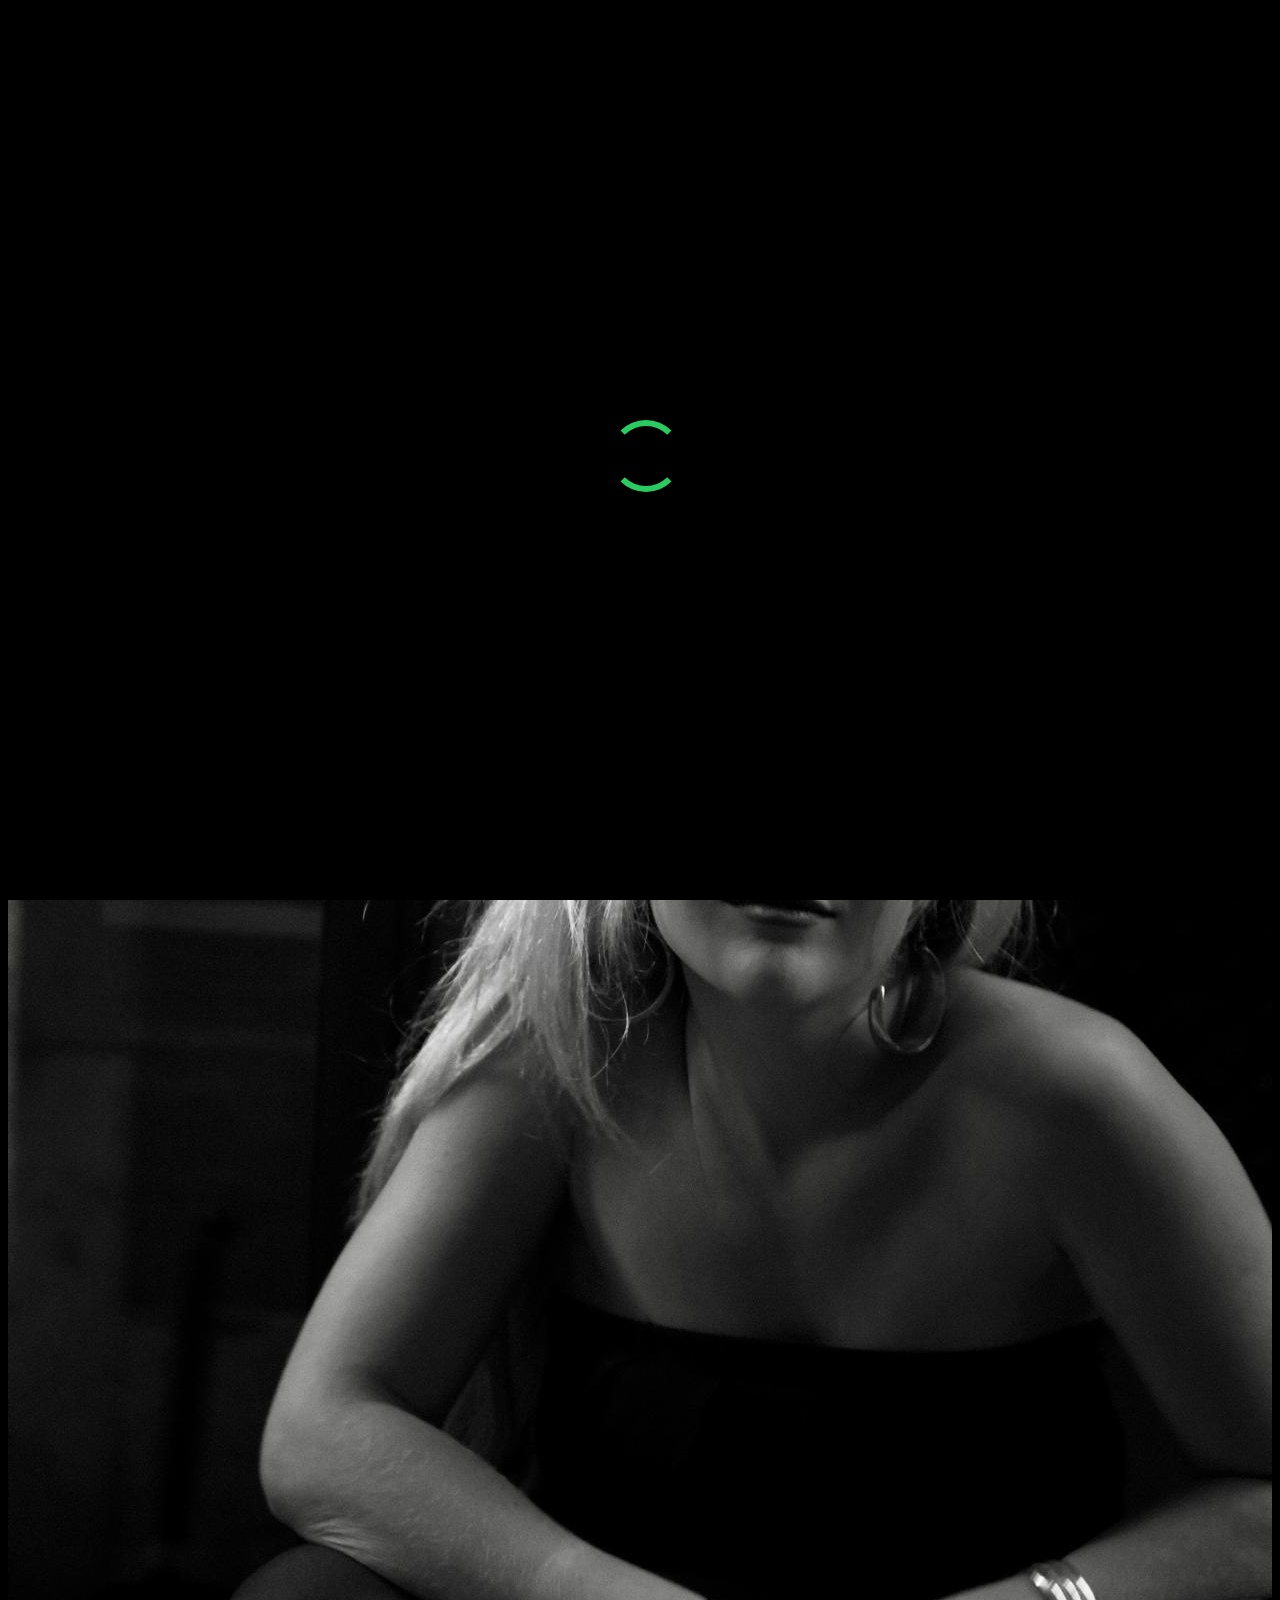
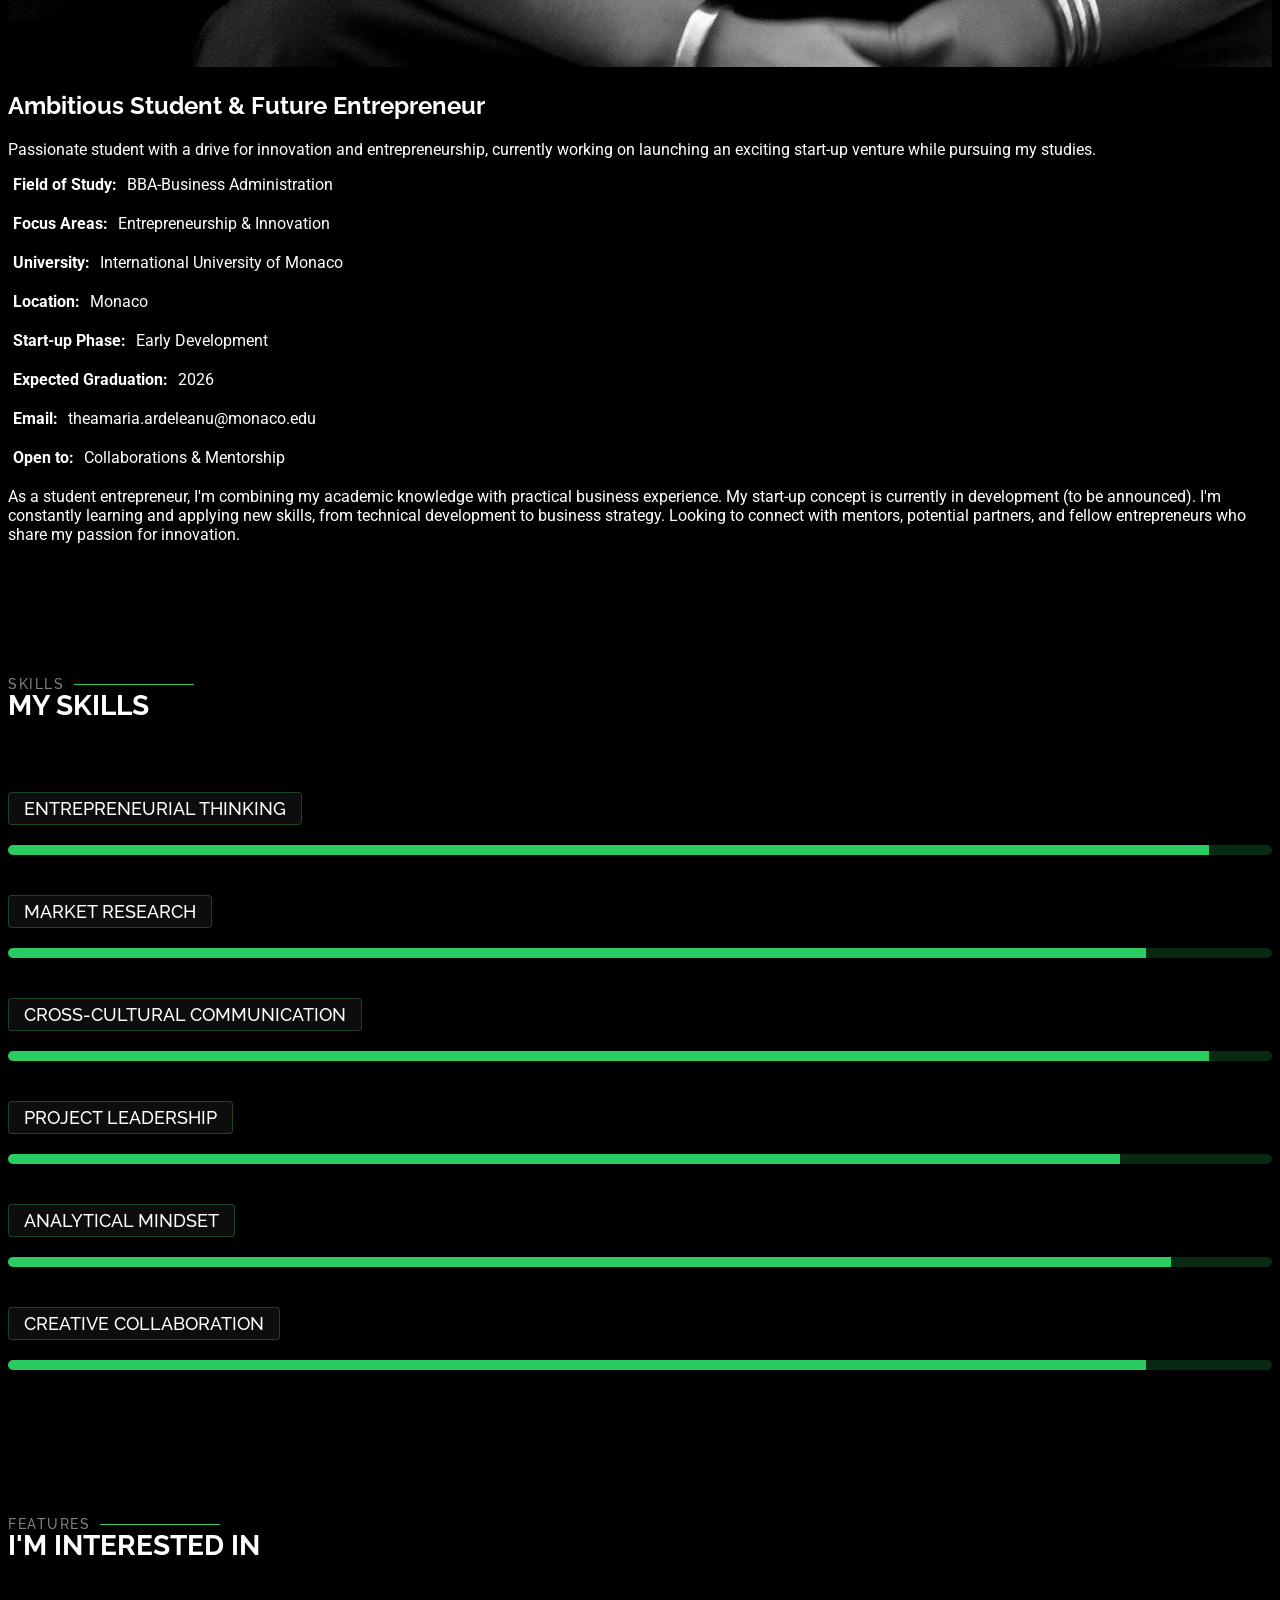
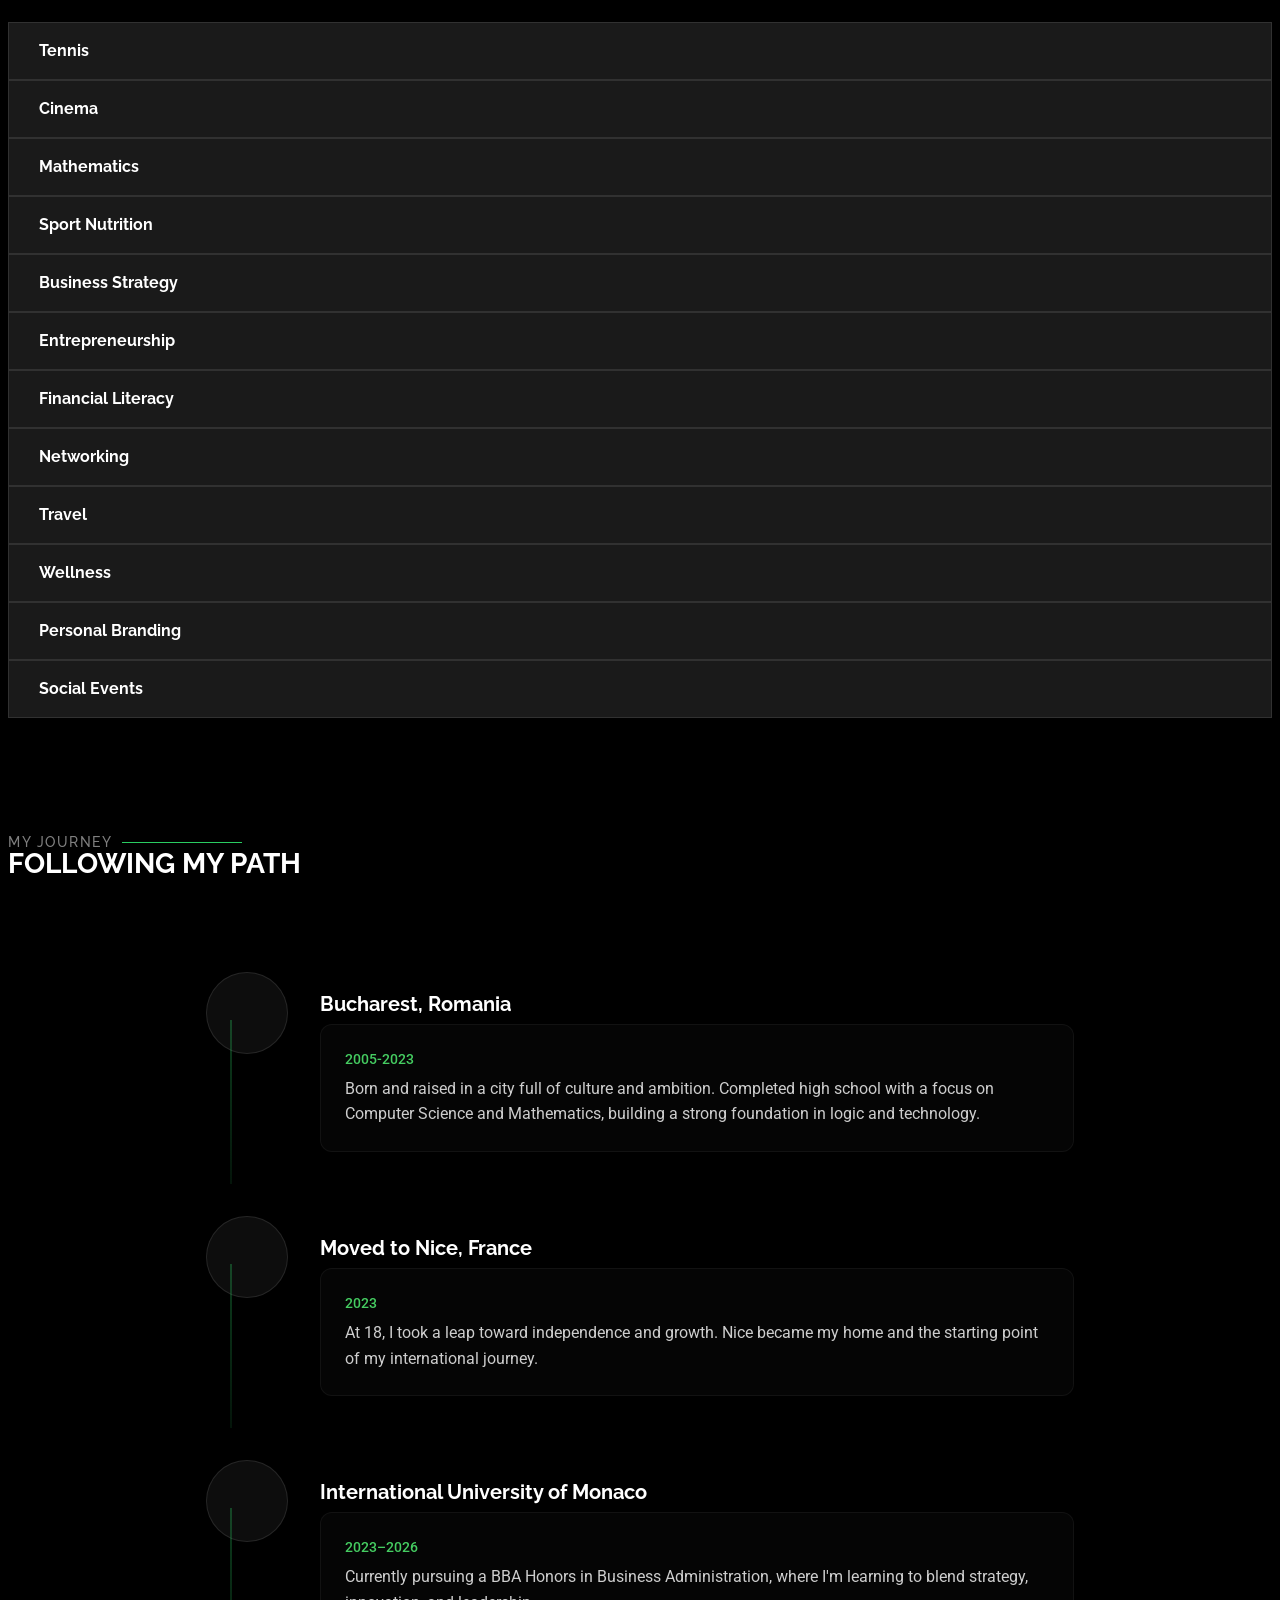
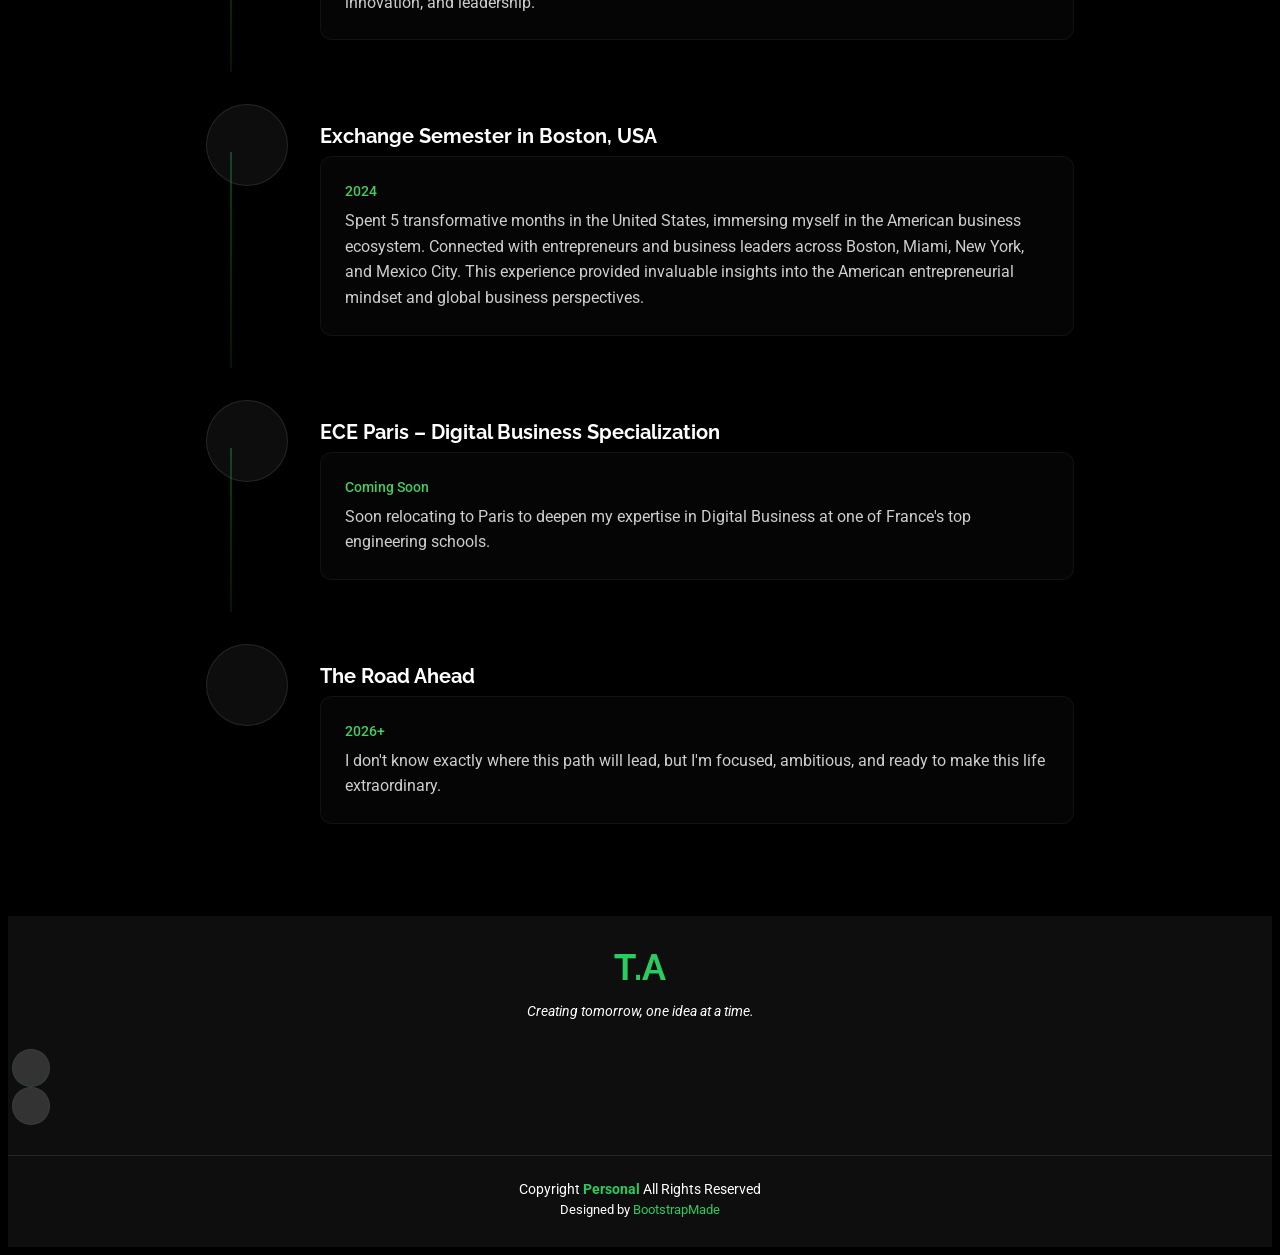
==== about.html @ 3d5a1fa1 "Initial website commit" ====
<!DOCTYPE html>
<html lang="en">

<head>
  <meta charset="utf-8">
  <meta content="width=device-width, initial-scale=1.0" name="viewport">
  <title>About - Personal Bootstrap Template</title>
  <meta name="description" content="">
  <meta name="keywords" content="">

  <!-- Favicons -->
  <link href="assets/img/favicon.png" rel="icon">
  <link href="assets/img/apple-touch-icon.png" rel="apple-touch-icon">

  <!-- Fonts -->
  <link href="https://fonts.googleapis.com" rel="preconnect">
  <link href="https://fonts.gstatic.com" rel="preconnect" crossorigin>
  <link href="https://fonts.googleapis.com/css2?family=Roboto:ital,wght@0,100;0,300;0,400;0,500;0,700;0,900;1,100;1,300;1,400;1,500;1,700;1,900&family=Poppins:ital,wght@0,100;0,200;0,300;0,400;0,500;0,600;0,700;0,800;0,900;1,100;1,200;1,300;1,400;1,500;1,600;1,700;1,800;1,900&family=Raleway:ital,wght@0,100;0,200;0,300;0,400;0,500;0,600;0,700;0,800;0,900;1,100;1,200;1,300;1,400;1,500;1,600;1,700;1,800;1,900&display=swap" rel="stylesheet">

  <!-- Vendor CSS Files -->
  <link href="assets/vendor/bootstrap/css/bootstrap.min.css" rel="stylesheet">
  <link href="assets/vendor/bootstrap-icons/bootstrap-icons.css" rel="stylesheet">
  <link href="assets/vendor/aos/aos.css" rel="stylesheet">
  <link href="assets/vendor/swiper/swiper-bundle.min.css" rel="stylesheet">
  <link href="assets/vendor/glightbox/css/glightbox.min.css" rel="stylesheet">

  <!-- Main CSS File -->
  <link href="assets/css/main.css" rel="stylesheet">
  <link href="assets/css/journey.css" rel="stylesheet">
  <link href="assets/css/skills.css" rel="stylesheet">
  <link href="assets/css/theme-violet.css" rel="stylesheet">

  <!-- =======================================================
  * Template Name: Personal
  * Template URL: https://bootstrapmade.com/personal-free-resume-bootstrap-template/
  * Updated: Mar 05 2025 with Bootstrap v5.3.3
  * Author: BootstrapMade.com
  * License: https://bootstrapmade.com/license/
  ======================================================== -->
</head>

<body class="about-page">

  <header id="header" class="header d-flex align-items-center fixed-top">
    <div class="container-fluid container-xl position-relative d-flex align-items-center justify-content-between">

      <a href="index.html" class="logo d-flex align-items-center">
        <!-- Logo removed -->
      </a>

      <nav id="navmenu" class="navmenu">
        <ul>
          <li><a href="index.html">Home</a></li>
          <li><a href="about.html" class="active">About</a></li>
          <li><a href="resume.html">Resume</a></li>
          <li><a href="diplomas.html">Diplomas</a></li>
          <li><a href="startup.html">Start-up</a></li>
          <li><a href="contact.html">Contact</a></li>
        </ul>
        <i class="mobile-nav-toggle d-xl-none bi bi-list"></i>
      </nav>

    </div>
  </header>

  <main class="main">

    <!-- Page Title -->
    <div class="page-title" data-aos="fade">
      <div class="heading">
        <div class="container">
          <div class="row d-flex justify-content-center text-center">
            <div class="col-lg-8">
              <h1>About</h1>
              <p class="mb-0">I'm Thea Ardeleanu, a builder of ideas, a connector of minds, and a dreamer grounded in business. As a 3rd year honors student in Business Administration in Monaco, with a future specialization in Digital Business in Paris, I'm shaping my path toward entrepreneurship. I believe in the power of innovation, collaboration, and creating ventures that leave a mark.</p>
            </div>
          </div>
        </div>
      </div>
      <nav class="breadcrumbs">
        <div class="container">
          <ol>
            <li><a href="index.html">Home</a></li>
            <li class="current">About</li>
          </ol>
        </div>
      </nav>
    </div><!-- End Page Title -->

    <!-- About Section -->
    <section id="about" class="about section">

      <div class="container" data-aos="fade-up" data-aos-delay="100">

        <div class="row gy-4 justify-content-center">
          <div class="col-lg-4">
            <img src="assets/img/profile-img.jpeg?v=1" class="img-fluid" alt="Profile">
          </div>
          <div class="col-lg-8 content">
            <h2>Ambitious Student &amp; Future Entrepreneur</h2>
            <p class="fst-italic py-3">
              Passionate student with a drive for innovation and entrepreneurship, currently working on launching an exciting start-up venture while pursuing my studies.
            </p>
            <div class="row">
              <div class="col-lg-6">
                <ul>
                  <li><i class="bi bi-chevron-right"></i> <strong>Field of Study:</strong> <span>BBA-Business Administration</span></li>
                  <li><i class="bi bi-chevron-right"></i> <strong>Focus Areas:</strong> <span>Entrepreneurship & Innovation</span></li>
                  <li><i class="bi bi-chevron-right"></i> <strong>University:</strong> <span>International University of Monaco</span></li>
                  <li><i class="bi bi-chevron-right"></i> <strong>Location:</strong> <span>Monaco</span></li>
                </ul>
              </div>
              <div class="col-lg-6">
                <ul>
                  <li><i class="bi bi-chevron-right"></i> <strong>Start-up Phase:</strong> <span>Early Development</span></li>
                  <li><i class="bi bi-chevron-right"></i> <strong>Expected Graduation:</strong> <span>2026</span></li>
                  <li><i class="bi bi-chevron-right"></i> <strong>Email:</strong> <span>theamaria.ardeleanu@monaco.edu</span></li>
                  <li><i class="bi bi-chevron-right"></i> <strong>Open to:</strong> <span>Collaborations & Mentorship</span></li>
                </ul>
              </div>
            </div>
            <p class="py-3">
              As a student entrepreneur, I'm combining my academic knowledge with practical business experience. My start-up concept is currently in development (to be announced). I'm constantly learning and applying new skills, from technical development to business strategy. Looking to connect with mentors, potential partners, and fellow entrepreneurs who share my passion for innovation.
            </p>
          </div>
        </div>

      </div>

    </section><!-- /About Section -->



    <!-- Skills Section -->
    <section id="skills" class="skills section">

      <!-- Section Title -->
      <div class="container section-title" data-aos="fade-up">
        <h2>Skills</h2>
        <div><span>My</span> <span class="description-title">Skills</span></div>
      </div><!-- End Section Title -->

      <div class="container" data-aos="fade-up" data-aos-delay="100">

        <div class="row skills-content skills-animation">

          <div class="col-lg-6">

            <div class="progress" data-aos="fade-right">
              <span class="skill"><span>Entrepreneurial Thinking</span></span>
              <div class="progress-bar-wrap">
                <div class="progress-bar" role="progressbar" aria-valuenow="95" aria-valuemin="0" aria-valuemax="100" style="--progress-width: 95%"></div>
              </div>
            </div><!-- End Skills Item -->

            <div class="progress" data-aos="fade-right" data-aos-delay="100">
              <span class="skill"><span>Market Research</span></span>
              <div class="progress-bar-wrap">
                <div class="progress-bar" role="progressbar" aria-valuenow="90" aria-valuemin="0" aria-valuemax="100" style="--progress-width: 90%"></div>
              </div>
            </div><!-- End Skills Item -->

            <div class="progress" data-aos="fade-right" data-aos-delay="200">
              <span class="skill"><span>Cross-Cultural Communication</span></span>
              <div class="progress-bar-wrap">
                <div class="progress-bar" role="progressbar" aria-valuenow="95" aria-valuemin="0" aria-valuemax="100" style="--progress-width: 95%"></div>
              </div>
            </div><!-- End Skills Item -->

          </div>

          <div class="col-lg-6">

            <div class="progress" data-aos="fade-left">
              <span class="skill"><span>Project Leadership</span></span>
              <div class="progress-bar-wrap">
                <div class="progress-bar" role="progressbar" aria-valuenow="88" aria-valuemin="0" aria-valuemax="100" style="--progress-width: 88%"></div>
              </div>
            </div><!-- End Skills Item -->

            <div class="progress" data-aos="fade-left" data-aos-delay="100">
              <span class="skill"><span>Analytical Mindset</span></span>
              <div class="progress-bar-wrap">
                <div class="progress-bar" role="progressbar" aria-valuenow="92" aria-valuemin="0" aria-valuemax="100" style="--progress-width: 92%"></div>
              </div>
            </div><!-- End Skills Item -->

            <div class="progress" data-aos="fade-left" data-aos-delay="200">
              <span class="skill"><span>Creative Collaboration</span></span>
              <div class="progress-bar-wrap">
                <div class="progress-bar" role="progressbar" aria-valuenow="90" aria-valuemin="0" aria-valuemax="100" style="--progress-width: 90%"></div>
              </div>
            </div><!-- End Skills Item -->

          </div>

        </div>

      </div>

    </section><!-- /Skills Section -->

    <!-- Interests Section -->
    <section id="interests" class="interests section">

      <!-- Section Title -->
      <div class="container section-title" data-aos="fade-up">
        <h2>Features</h2>
        <div><span>I'm</span> <span class="description-title">interested in</span></div>
      </div><!-- End Section Title -->

      <div class="container">

        <div class="row gy-4">

          <div class="col-lg-3 col-md-4" data-aos="fade-up" data-aos-delay="100">
            <div class="features-item">
              <i class="bi bi-trophy" style="color: #56d6c7;"></i>
              <h3><a href="" class="stretched-link">Tennis</a></h3>
            </div>
          </div><!-- End Feature Item -->

          <div class="col-lg-3 col-md-4" data-aos="fade-up" data-aos-delay="200">
            <div class="features-item">
              <i class="bi bi-film" style="color: #45c7b7;"></i>
              <h3><a href="" class="stretched-link">Cinema</a></h3>
            </div>
          </div><!-- End Feature Item -->

          <div class="col-lg-3 col-md-4" data-aos="fade-up" data-aos-delay="300">
            <div class="features-item">
              <i class="bi bi-calculator" style="color: #34b7a7;"></i>
              <h3><a href="" class="stretched-link">Mathematics</a></h3>
            </div>
          </div><!-- End Feature Item -->

          <div class="col-lg-3 col-md-4" data-aos="fade-up" data-aos-delay="400">
            <div class="features-item">
              <i class="bi bi-heart-pulse" style="color: #239f90;"></i>
              <h3><a href="" class="stretched-link">Sport Nutrition</a></h3>
            </div>
          </div><!-- End Feature Item -->

          <div class="col-lg-3 col-md-4" data-aos="fade-up" data-aos-delay="500">
            <div class="features-item">
              <i class="bi bi-graph-up" style="color: #45c7b7;"></i>
              <h3><a href="" class="stretched-link">Business Strategy</a></h3>
            </div>
          </div><!-- End Feature Item -->

          <div class="col-lg-3 col-md-4" data-aos="fade-up" data-aos-delay="600">
            <div class="features-item">
              <i class="bi bi-lightbulb" style="color: #56d6c7;"></i>
              <h3><a href="" class="stretched-link">Entrepreneurship</a></h3>
            </div>
          </div><!-- End Feature Item -->

          <div class="col-lg-3 col-md-4" data-aos="fade-up" data-aos-delay="700">
            <div class="features-item">
              <i class="bi bi-cash-coin" style="color: #34b7a7;"></i>
              <h3><a href="" class="stretched-link">Financial Literacy</a></h3>
            </div>
          </div><!-- End Feature Item -->

          <div class="col-lg-3 col-md-4" data-aos="fade-up" data-aos-delay="800">
            <div class="features-item">
              <i class="bi bi-people" style="color: #239f90;"></i>
              <h3><a href="" class="stretched-link">Networking</a></h3>
            </div>
          </div><!-- End Feature Item -->

          <div class="col-lg-3 col-md-4" data-aos="fade-up" data-aos-delay="900">
            <div class="features-item">
              <i class="bi bi-globe" style="color: #45c7b7;"></i>
              <h3><a href="" class="stretched-link">Travel</a></h3>
            </div>
          </div><!-- End Feature Item -->

          <div class="col-lg-3 col-md-4" data-aos="fade-up" data-aos-delay="1000">
            <div class="features-item">
              <i class="bi bi-flower1" style="color: #56d6c7;"></i>
              <h3><a href="" class="stretched-link">Wellness</a></h3>
            </div>
          </div><!-- End Feature Item -->

          <div class="col-lg-3 col-md-4" data-aos="fade-up" data-aos-delay="1100">
            <div class="features-item">
              <i class="bi bi-person-badge" style="color: #34b7a7;"></i>
              <h3><a href="" class="stretched-link">Personal Branding</a></h3>
            </div>
          </div><!-- End Feature Item -->

          <div class="col-lg-3 col-md-4" data-aos="fade-up" data-aos-delay="1200">
            <div class="features-item">
              <i class="bi bi-calendar-event" style="color: #239f90;"></i>
              <h3><a href="" class="stretched-link">Social Events</a></h3>
            </div>
          </div><!-- End Feature Item -->

        </div>

      </div>

    </section><!-- /Interests Section -->

    <!-- Journey Section -->
    <section id="journey" class="journey section">

      <!-- Section Title -->
      <div class="container section-title" data-aos="fade-up">
        <h2>My Journey</h2>
        <div><span>Following</span> <span class="description-title">My Path</span></div>
      </div><!-- End Section Title -->

      <div class="container" data-aos="fade-up" data-aos-delay="100">
        <div class="row gy-4 justify-content-center">
          <div class="col-lg-8">
            <div class="journey-table">
              <div class="journey-row" data-aos="fade-up">
                <div class="journey-icon">
                  <i class="bi bi-geo-alt" style="color: #56d6c7;"></i>
                </div>
                <div class="journey-content">
                  <h3>Bucharest, Romania</h3>
                  <div class="journey-details">
                    <span class="period">2005-2023</span>
                    <p>Born and raised in a city full of culture and ambition. Completed high school with a focus on Computer Science and Mathematics, building a strong foundation in logic and technology.</p>
                  </div>
                </div>
              </div>

              <div class="journey-row" data-aos="fade-up" data-aos-delay="100">
                <div class="journey-icon">
                  <i class="bi bi-airplane" style="color: #45c7b7;"></i>
                </div>
                <div class="journey-content">
                  <h3>Moved to Nice, France</h3>
                  <div class="journey-details">
                    <span class="period">2023</span>
                    <p>At 18, I took a leap toward independence and growth. Nice became my home and the starting point of my international journey.</p>
                  </div>
                </div>
              </div>

              <div class="journey-row" data-aos="fade-up" data-aos-delay="200">
                <div class="journey-icon">
                  <i class="bi bi-mortarboard" style="color: #34b7a7;"></i>
                </div>
                <div class="journey-content">
                  <h3>International University of Monaco</h3>
                  <div class="journey-details">
                    <span class="period">2023–2026</span>
                    <p>Currently pursuing a BBA Honors in Business Administration, where I'm learning to blend strategy, innovation, and leadership.</p>
                  </div>
                </div>
              </div>

              <div class="journey-row" data-aos="fade-up" data-aos-delay="300">
                <div class="journey-icon">
                  <i class="bi bi-compass" style="color: #34b7a7;"></i>
                </div>
                <div class="journey-content">
                  <h3>Exchange Semester in Boston, USA</h3>
                  <div class="journey-details">
                    <span class="period">2024</span>
                    <p>Spent 5 transformative months in the United States, immersing myself in the American business ecosystem. Connected with entrepreneurs and business leaders across Boston, Miami, New York, and Mexico City. This experience provided invaluable insights into the American entrepreneurial mindset and global business perspectives.</p>
                  </div>
                </div>
              </div>

              <div class="journey-row" data-aos="fade-up" data-aos-delay="300">
                <div class="journey-icon">
                  <i class="bi bi-globe" style="color: #239f90;"></i>
                </div>
                <div class="journey-content">
                  <h3>ECE Paris – Digital Business Specialization</h3>
                  <div class="journey-details">
                    <span class="period">Coming Soon</span>
                    <p>Soon relocating to Paris to deepen my expertise in Digital Business at one of France's top engineering schools.</p>
                  </div>
                </div>
              </div>

              <div class="journey-row" data-aos="fade-up" data-aos-delay="400">
                <div class="journey-icon">
                  <i class="bi bi-rocket" style="color: #45c7b7;"></i>
                </div>
                <div class="journey-content">
                  <h3>The Road Ahead</h3>
                  <div class="journey-details">
                    <span class="period">2026+</span>
                    <p>I don't know exactly where this path will lead, but I'm focused, ambitious, and ready to make this life extraordinary.</p>
                  </div>
                </div>
              </div>
            </div>
          </div>
        </div>
      </div>

    </section><!-- /Journey Section -->

  </main>

  <footer id="footer" class="footer dark-background">
    <div class="container">
      <h3 class="sitename">T.A</h3>
      <p>Creating tomorrow, one idea at a time.</p>
      <div class="social-links d-flex justify-content-center">
        <a href="https://www.instagram.com/ardeleanuthea_/" target="_blank" class="features-item">
          <i class="bi bi-instagram"></i>
        </a>
        <a href="https://www.linkedin.com/in/thea-maria-ardeleanu-7540762a6" target="_blank" class="features-item">
          <i class="bi bi-linkedin"></i>
        </a>
      </div>
      <div class="container">
        <div class="copyright">
          <span>Copyright</span> <strong class="px-1 sitename">Personal</strong> <span>All Rights Reserved</span>
        </div>
        <div class="credits">
          <!-- All the links in the footer should remain intact. -->
          <!-- You can delete the links only if you've purchased the pro version. -->
          <!-- Licensing information: https://bootstrapmade.com/license/ -->
          <!-- Purchase the pro version with working PHP/AJAX contact form: [buy-url] -->
          Designed by <a href="https://bootstrapmade.com/">BootstrapMade</a>
        </div>
      </div>
    </div>
  </footer>

  <!-- Scroll Top -->
  <a href="#" id="scroll-top" class="scroll-top d-flex align-items-center justify-content-center"><i class="bi bi-arrow-up-short"></i></a>

  <!-- Preloader -->
  <div id="preloader"></div>

  <!-- Vendor JS Files -->
  <script src="assets/vendor/bootstrap/js/bootstrap.bundle.min.js"></script>
  <script src="assets/vendor/php-email-form/validate.js"></script>
  <script src="assets/vendor/aos/aos.js"></script>
  <script src="assets/vendor/typed.js/typed.umd.js"></script>
  <script src="assets/vendor/purecounter/purecounter_vanilla.js"></script>
  <script src="assets/vendor/waypoints/noframework.waypoints.js"></script>
  <script src="assets/vendor/swiper/swiper-bundle.min.js"></script>
  <script src="assets/vendor/glightbox/js/glightbox.min.js"></script>
  <script src="assets/vendor/imagesloaded/imagesloaded.pkgd.min.js"></script>
  <script src="assets/vendor/isotope-layout/isotope.pkgd.min.js"></script>

  <!-- Main JS File -->
  <script src="assets/js/main.js"></script>

</body>

</html>
---- assets/css/main.css ----
/**
* Template Name: Personal
* Template URL: https://bootstrapmade.com/personal-free-resume-bootstrap-template/
* Updated: Mar 05 2025 with Bootstrap v5.3.3
* Author: BootstrapMade.com
* License: https://bootstrapmade.com/license/
*/

/*--------------------------------------------------------------
# Font & Color Variables
# Help: https://bootstrapmade.com/color-system/
--------------------------------------------------------------*/
/* Fonts */
:root {
  --default-font: "Roboto",  system-ui, -apple-system, "Segoe UI", Roboto, "Helvetica Neue", Arial, "Noto Sans", "Liberation Sans", sans-serif, "Apple Color Emoji", "Segoe UI Emoji", "Segoe UI Symbol", "Noto Color Emoji";
  --heading-font: "Raleway",  sans-serif;
  --nav-font: "Poppins",  sans-serif;
}

/* Global Colors - The following color variables are used throughout the website. Updating them here will change the color scheme of the entire website */
:root { 
  --background-color: #000000; /* Background color for the entire website, including individual sections */
  --default-color: #fafafa; /* Default color used for the majority of the text content across the entire website */
  --heading-color: #ffffff; /* Color for headings, subheadings and title throughout the website */
  --accent-color: #18d26e; /* Accent color that represents your brand on the website. It's used for buttons, links, and other elements that need to stand out */
  --surface-color: #1a1a1a; /* The surface color is used as a background of boxed elements within sections, such as cards, icon boxes, or other elements that require a visual separation from the global background. */
  --contrast-color: #000000; /* Contrast color for text, ensuring readability against backgrounds of accent, heading, or default colors. */
}

/* Nav Menu Colors - The following color variables are used specifically for the navigation menu. They are separate from the global colors to allow for more customization options */
:root {
  --nav-color: #fafafa;  /* The default color of the main navmenu links */
  --nav-hover-color: #18d26e; /* Applied to main navmenu links when they are hovered over or active */
  --nav-mobile-background-color: #1a1a1a; /* Used as the background color for mobile navigation menu */
  --nav-dropdown-background-color: #1a1a1a; /* Used as the background color for dropdown items that appear when hovering over primary navigation items */
  --nav-dropdown-color: #fafafa; /* Used for navigation links of the dropdown items in the navigation menu. */
  --nav-dropdown-hover-color: #18d26e; /* Similar to --nav-hover-color, this color is applied to dropdown navigation links when they are hovered over. */
}

/* Color Presets - These classes override global colors when applied to any section or element, providing reuse of the sam color scheme. */

.light-background {
  --background-color: #1a1a1a;
  --surface-color: #343434;
}

.dark-background {
  --background-color: rgba(15, 15, 15, 0.975);
  --default-color: #ffffff;
  --heading-color: #ffffff;
  --surface-color: #292929f9;
  --contrast-color: #000000;
}

/* Smooth scroll */
:root {
  scroll-behavior: smooth;
}

/*--------------------------------------------------------------
# General Styling & Shared Classes
--------------------------------------------------------------*/
body {
  color: var(--default-color);
  background-color: var(--background-color);
  font-family: var(--default-font);
}

a {
  color: var(--accent-color);
  text-decoration: none;
  transition: 0.3s;
}

a:hover {
  color: color-mix(in srgb, var(--accent-color), transparent 25%);
  text-decoration: none;
}

h1,
h2,
h3,
h4,
h5,
h6 {
  color: var(--heading-color);
  font-family: var(--heading-font);
}

/* PHP Email Form Messages
------------------------------*/
.php-email-form .error-message {
  display: none;
  background: #df1529;
  color: #ffffff;
  text-align: left;
  padding: 15px;
  margin-bottom: 24px;
  font-weight: 600;
}

.php-email-form .sent-message {
  display: none;
  color: #ffffff;
  background: #059652;
  text-align: center;
  padding: 15px;
  margin-bottom: 24px;
  font-weight: 600;
}

.php-email-form .loading {
  display: none;
  background: var(--surface-color);
  text-align: center;
  padding: 15px;
  margin-bottom: 24px;
}

.php-email-form .loading:before {
  content: "";
  display: inline-block;
  border-radius: 50%;
  width: 24px;
  height: 24px;
  margin: 0 10px -6px 0;
  border: 3px solid var(--accent-color);
  border-top-color: var(--surface-color);
  animation: php-email-form-loading 1s linear infinite;
}

@keyframes php-email-form-loading {
  0% {
    transform: rotate(0deg);
  }

  100% {
    transform: rotate(360deg);
  }
}

/*--------------------------------------------------------------
# Global Header
--------------------------------------------------------------*/
.header {
  --background-color: rgba(0, 0, 0, 0);
  color: var(--default-color);
  background-color: var(--background-color);
  padding: 15px 0;
  transition: all 0.5s;
  z-index: 997;
}

.header .logo {
  line-height: 1;
}

.header .logo img {
  max-height: 32px;
  margin-right: 8px;
}

.header .logo h1 {
  font-size: 30px;
  margin: 0;
  font-weight: 700;
  color: var(--heading-color);
}

.scrolled .header {
  box-shadow: 0px 0 18px rgba(0, 0, 0, 0.1);
}

/* Global Header on Scroll
------------------------------*/
.scrolled .header {
  --background-color: rgba(0, 0, 0, 0.8);
}

/*--------------------------------------------------------------
# Navigation Menu
--------------------------------------------------------------*/
/* Desktop Navigation */
@media (min-width: 1200px) {
  .navmenu {
    padding: 0;
  }

  .navmenu ul {
    margin: 0;
    padding: 0;
    display: flex;
    list-style: none;
    align-items: center;
  }

  .navmenu li {
    position: relative;
  }

  .navmenu>ul>li {
    white-space: nowrap;
    padding: 15px 14px;
  }

  .navmenu>ul>li:last-child {
    padding-right: 0;
  }

  .navmenu a,
  .navmenu a:focus {
    color: var(--nav-color);
    font-size: 15px;
    padding: 0 2px;
    font-family: var(--nav-font);
    font-weight: 400;
    display: flex;
    align-items: center;
    justify-content: space-between;
    white-space: nowrap;
    transition: 0.3s;
    position: relative;
  }

  .navmenu a i,
  .navmenu a:focus i {
    font-size: 12px;
    line-height: 0;
    margin-left: 5px;
    transition: 0.3s;
  }

  .navmenu>ul>li>a:before {
    content: "";
    position: absolute;
    height: 2px;
    bottom: -6px;
    left: 0;
    background-color: var(--nav-hover-color);
    visibility: hidden;
    width: 0px;
    transition: all 0.3s ease-in-out 0s;
  }

  .navmenu a:hover:before,
  .navmenu li:hover>a:before,
  .navmenu .active:before {
    visibility: visible;
    width: 25px;
  }

  .navmenu li:hover>a,
  .navmenu .active,
  .navmenu .active:focus {
    color: var(--nav-hover-color);
  }

  .navmenu .dropdown ul {
    margin: 0;
    padding: 10px 0;
    background: var(--nav-dropdown-background-color);
    display: block;
    position: absolute;
    visibility: hidden;
    left: 14px;
    top: 130%;
    opacity: 0;
    transition: 0.3s;
    border-radius: 4px;
    z-index: 99;
    box-shadow: 0px 0px 30px rgba(0, 0, 0, 0.1);
  }

  .navmenu .dropdown ul li {
    min-width: 200px;
  }

  .navmenu .dropdown ul a {
    padding: 10px 20px;
    font-size: 15px;
    text-transform: none;
    color: var(--nav-dropdown-color);
  }

  .navmenu .dropdown ul a i {
    font-size: 12px;
  }

  .navmenu .dropdown ul a:hover,
  .navmenu .dropdown ul .active:hover,
  .navmenu .dropdown ul li:hover>a {
    color: var(--nav-dropdown-hover-color);
  }

  .navmenu .dropdown:hover>ul {
    opacity: 1;
    top: 100%;
    visibility: visible;
  }

  .navmenu .dropdown .dropdown ul {
    top: 0;
    left: -90%;
    visibility: hidden;
  }

  .navmenu .dropdown .dropdown:hover>ul {
    opacity: 1;
    top: 0;
    left: -100%;
    visibility: visible;
  }
}

/* Mobile Navigation */
@media (max-width: 1199px) {
  .mobile-nav-toggle {
    color: var(--nav-color);
    font-size: 28px;
    line-height: 0;
    margin-right: 10px;
    cursor: pointer;
    transition: color 0.3s;
  }

  .navmenu {
    padding: 0;
    z-index: 9997;
  }

  .navmenu ul {
    display: none;
    list-style: none;
    position: absolute;
    inset: 60px 20px 20px 20px;
    padding: 10px 0;
    margin: 0;
    border-radius: 6px;
    background-color: var(--nav-mobile-background-color);
    border: 1px solid color-mix(in srgb, var(--default-color), transparent 90%);
    box-shadow: none;
    overflow-y: auto;
    transition: 0.3s;
    z-index: 9998;
  }

  .navmenu a,
  .navmenu a:focus {
    color: var(--nav-dropdown-color);
    padding: 10px 20px;
    font-family: var(--nav-font);
    font-size: 17px;
    font-weight: 500;
    display: flex;
    align-items: center;
    justify-content: space-between;
    white-space: nowrap;
    transition: 0.3s;
  }

  .navmenu a i,
  .navmenu a:focus i {
    font-size: 12px;
    line-height: 0;
    margin-left: 5px;
    width: 30px;
    height: 30px;
    display: flex;
    align-items: center;
    justify-content: center;
    border-radius: 50%;
    transition: 0.3s;
    background-color: color-mix(in srgb, var(--accent-color), transparent 90%);
  }

  .navmenu a i:hover,
  .navmenu a:focus i:hover {
    background-color: var(--accent-color);
    color: var(--contrast-color);
  }

  .navmenu a:hover,
  .navmenu .active,
  .navmenu .active:focus {
    color: var(--nav-dropdown-hover-color);
  }

  .navmenu .active i,
  .navmenu .active:focus i {
    background-color: var(--accent-color);
    color: var(--contrast-color);
    transform: rotate(180deg);
  }

  .navmenu .dropdown ul {
    position: static;
    display: none;
    z-index: 99;
    padding: 10px 0;
    margin: 10px 20px;
    background-color: var(--nav-dropdown-background-color);
    transition: all 0.5s ease-in-out;
  }

  .navmenu .dropdown ul ul {
    background-color: rgba(33, 37, 41, 0.1);
  }

  .navmenu .dropdown>.dropdown-active {
    display: block;
    background-color: rgba(33, 37, 41, 0.03);
  }

  .mobile-nav-active {
    overflow: hidden;
  }

  .mobile-nav-active .mobile-nav-toggle {
    color: #fff;
    position: absolute;
    font-size: 32px;
    top: 15px;
    right: 15px;
    margin-right: 0;
    z-index: 9999;
  }

  .mobile-nav-active .navmenu {
    position: fixed;
    overflow: hidden;
    inset: 0;
    background: rgba(33, 37, 41, 0.8);
    transition: 0.3s;
  }

  .mobile-nav-active .navmenu>ul {
    display: block;
  }
}

/*--------------------------------------------------------------
# Global Footer
--------------------------------------------------------------*/
.footer {
  color: var(--default-color);
  background-color: var(--background-color);
  font-size: 14px;
  text-align: center;
  padding: 30px 0;
  position: relative;
}

.footer h3 {
  font-size: 36px;
  font-weight: 700;
  position: relative;
  padding: 0;
  margin: 0 0 15px 0;
}

.footer p {
  font-size: 15;
  font-style: italic;
  padding: 0;
  margin: 0 0 30px 0;
}

.footer .social-links {
  margin: 0 0 30px 0;
}

.footer .social-links a {
  font-size: 16px;
  display: flex;
  align-items: center;
  justify-content: center;
  background: #333333;
  color: #ffffff;
  line-height: 1;
  margin: 0 4px;
  border-radius: 50%;
  text-align: center;
  width: 36px;
  height: 36px;
  transition: 0.3s;
}

.footer .social-links a:hover {
  background: #444444;
  text-decoration: none;
}

.footer .copyright {
  padding-top: 25px;
  border-top: 1px solid color-mix(in srgb, var(--default-color), transparent 90%);
}

.footer .credits {
  font-size: 13px;
  padding-top: 5px;
}

/*--------------------------------------------------------------
# Preloader
--------------------------------------------------------------*/
#preloader {
  position: fixed;
  inset: 0;
  z-index: 999999;
  overflow: hidden;
  background: var(--background-color);
  transition: all 0.6s ease-out;
}

#preloader:before {
  content: "";
  position: fixed;
  top: calc(50% - 30px);
  left: calc(50% - 30px);
  border: 6px solid #ffffff;
  border-color: var(--accent-color) transparent var(--accent-color) transparent;
  border-radius: 50%;
  width: 60px;
  height: 60px;
  animation: animate-preloader 1.5s linear infinite;
}

@keyframes animate-preloader {
  0% {
    transform: rotate(0deg);
  }

  100% {
    transform: rotate(360deg);
  }
}

/*--------------------------------------------------------------
# Scroll Top Button
--------------------------------------------------------------*/
.scroll-top {
  position: fixed;
  visibility: hidden;
  opacity: 0;
  right: 15px;
  bottom: -15px;
  z-index: 99999;
  background-color: var(--accent-color);
  width: 44px;
  height: 44px;
  border-radius: 50px;
  transition: all 0.4s;
}

.scroll-top i {
  font-size: 24px;
  color: var(--contrast-color);
  line-height: 0;
}

.scroll-top:hover {
  background-color: color-mix(in srgb, var(--accent-color), transparent 20%);
  color: var(--contrast-color);
}

.scroll-top.active {
  visibility: visible;
  opacity: 1;
  bottom: 15px;
}

/*--------------------------------------------------------------
# Disable aos animation delay on mobile devices
--------------------------------------------------------------*/
@media screen and (max-width: 768px) {
  [data-aos-delay] {
    transition-delay: 0 !important;
  }
}

/*--------------------------------------------------------------
# Global Page Titles & Breadcrumbs
--------------------------------------------------------------*/
.page-title {
  color: var(--default-color);
  background-color: var(--background-color);
  position: relative;
}

.page-title .heading {
  padding: 160px 0 80px 0;
  border-top: 1px solid color-mix(in srgb, var(--default-color), transparent 90%);
}

.page-title .heading h1 {
  font-size: 38px;
  font-weight: 700;
}

.page-title nav {
  background-color: color-mix(in srgb, var(--default-color), transparent 90%);
  padding: 20px 0;
}

.page-title nav ol {
  display: flex;
  flex-wrap: wrap;
  list-style: none;
  margin: 0;
  font-size: 16px;
  font-weight: 600;
}

.page-title nav ol li+li {
  padding-left: 10px;
}

.page-title nav ol li+li::before {
  content: "/";
  display: inline-block;
  padding-right: 10px;
  color: color-mix(in srgb, var(--default-color), transparent 70%);
}

/*--------------------------------------------------------------
# Global Sections
--------------------------------------------------------------*/
section,
.section {
  color: var(--default-color);
  background-color: var(--background-color);
  padding: 60px 0;
  scroll-margin-top: 100px;
  overflow: clip;
}

@media (max-width: 1199px) {

  section,
  .section {
    scroll-margin-top: 66px;
  }
}

/*--------------------------------------------------------------
# Global Section Titles
--------------------------------------------------------------*/
.section-title {
  padding-bottom: 60px;
  position: relative;
}

.section-title h2 {
  font-size: 14px;
  font-weight: 500;
  padding: 0;
  line-height: 1px;
  margin: 0;
  letter-spacing: 1.5px;
  text-transform: uppercase;
  color: color-mix(in srgb, var(--default-color), transparent 50%);
  position: relative;
}

.section-title h2::after {
  content: "";
  width: 120px;
  height: 1px;
  display: inline-block;
  background: var(--accent-color);
  margin: 4px 10px;
}

.section-title div {
  color: var(--heading-color);
  margin: 0;
  margin: 0;
  font-size: 28px;
  font-weight: 700;
  text-transform: uppercase;
  font-family: var(--heading-font);
}

/*--------------------------------------------------------------
# Hero Section
--------------------------------------------------------------*/
.hero {
  width: 100%;
  min-height: 100vh;
  position: relative;
  padding: 80px 0;
  display: flex;
  align-items: center;
  justify-content: center;
}

.hero img {
  position: absolute;
  inset: 0;
  display: block;
  width: 100%;
  height: 100%;
  object-fit: cover;
  z-index: 1;
  filter: brightness(0.8); /* Slightly dim the image to make text more readable */
  transition: filter 0.5s ease;
}

.hero .container {
  position: relative;
  z-index: 3;
}

.hero h2 {
  margin: 0;
  font-size: 64px;
  font-weight: 700;
}

.hero p {
  margin: 5px 0 0 0;
  font-size: 26px;
}

.hero p span {
  letter-spacing: 1px;
  border-bottom: 2px solid var(--accent-color);
}

.hero .social-links {
  margin-top: 25px;
}

.hero .social-links a {
  background-color: color-mix(in srgb, var(--default-color), transparent 90%);
  color: var(--default-color);
  font-size: 14px;
  width: 40px;
  height: 40px;
  border-radius: 50px;
  display: inline-flex;
  align-items: center;
  justify-content: center;
  margin-right: 20px;
  transition: 0.3s;
}

.hero .social-links a:hover {
  background-color: var(--accent-color);
}

@media (max-width: 768px) {
  .hero h2 {
    font-size: 32px;
  }

  .hero p {
    font-size: 20px;
  }
}

/*--------------------------------------------------------------
# About Section
--------------------------------------------------------------*/
.about .content h2 {
  font-weight: 700;
  font-size: 24px;
}

.about img {
  border-radius: 10px;
  box-shadow: 0 0 20px rgba(0, 0, 0, 0.1);
  transition: transform 0.3s ease;
}

.about img:hover {
  transform: scale(1.02);
}

.about .content ul {
  list-style: none;
  padding: 0;
}

.about .content ul li {
  margin-bottom: 20px;
  display: flex;
  align-items: center;
}

.about .content ul strong {
  margin-right: 10px;
}

.about .content ul i {
  font-size: 16px;
  margin-right: 5px;
  color: var(--accent-color);
  line-height: 0;
}

/*--------------------------------------------------------------
# Stats Section
--------------------------------------------------------------*/
.stats i {
  background-color: var(--surface-color);
  color: var(--accent-color);
  box-shadow: 0px 2px 25px rgba(0, 0, 0, 0.1);
  width: 54px;
  height: 54px;
  font-size: 24px;
  border-radius: 50px;
  border: 2px solid var(--background-color);
  display: inline-flex;
  align-items: center;
  justify-content: center;
  position: relative;
  z-index: 1;
}

.stats .stats-item {
  background-color: var(--surface-color);
  margin-top: -27px;
  padding: 30px 30px 25px 30px;
  width: 100%;
  position: relative;
  text-align: center;
  box-shadow: 0px 2px 35px rgba(0, 0, 0, 0.1);
  border-radius: 4px;
  z-index: 0;
}

.stats .stats-item span {
  font-size: 36px;
  display: block;
  font-weight: 700;
  color: color-mix(in srgb, var(--default-color), transparent 20%);
}

.stats .stats-item p {
  padding: 0;
  margin: 0;
  font-family: var(--heading-font);
  font-size: 16px;
}

/*--------------------------------------------------------------
# Skills Section
--------------------------------------------------------------*/
.skills .progress {
  height: 60px;
  display: block;
  background: none;
  border-radius: 0;
}

.skills .progress .skill {
  color: var(--heading-color);
  padding: 0;
  margin: 0 0 6px 0;
  text-transform: uppercase;
  display: block;
  font-weight: 600;
  font-family: var(--heading-font);
}

.skills .progress .skill .val {
  float: right;
  font-style: normal;
}

.skills .progress-bar-wrap {
  background: color-mix(in srgb, var(--default-color), transparent 90%);
  height: 10px;
}

.skills .progress-bar {
  width: 1px;
  height: 10px;
  transition: 0.9s;
  background-color: var(--accent-color);
}

/*--------------------------------------------------------------
# Interests Section
--------------------------------------------------------------*/
.interests .features-item {
  background-color: var(--surface-color);
  display: flex;
  align-items: center;
  padding: 20px;
  transition: 0.3s;
  border: 1px solid color-mix(in srgb, var(--default-color), transparent 90%);
  position: relative;
}

.interests .features-item i {
  font-size: 32px;
  padding-right: 10px;
  line-height: 0;
  color: #29cc61;
}

.interests .features-item h3 {
  font-weight: 700;
  margin: 0;
  padding: 0;
  line-height: 1;
  font-size: 16px;
}

.interests .features-item h3 a {
  color: var(--heading-color);
  transition: 0.3s;
}

.interests .features-item:hover {
  border-color: #29cc61;
}

.interests .features-item:hover h3 a {
  color: #29cc61;
}

/*--------------------------------------------------------------
# Testimonials Section
--------------------------------------------------------------*/
.testimonials .testimonials-carousel,
.testimonials .testimonials-slider {
  overflow: hidden;
}

.testimonials .testimonial-item {
  box-sizing: content-box;
  min-height: 320px;
}

.testimonials .testimonial-item .testimonial-img {
  width: 90px;
  border-radius: 50%;
  margin: -40px 0 0 40px;
  position: relative;
  z-index: 2;
  border: 6px solid var(--background-color);
}

.testimonials .testimonial-item h3 {
  font-size: 18px;
  font-weight: bold;
  margin: 10px 0 5px 45px;
}

.testimonials .testimonial-item h4 {
  font-size: 14px;
  color: color-mix(in srgb, var(--default-color), transparent 20%);
  margin: 0 0 0 45px;
}

.testimonials .testimonial-item .quote-icon-left,
.testimonials .testimonial-item .quote-icon-right {
  color: color-mix(in srgb, var(--accent-color), transparent 50%);
  font-size: 26px;
  line-height: 0;
}

.testimonials .testimonial-item .quote-icon-left {
  display: inline-block;
  left: -5px;
  position: relative;
}

.testimonials .testimonial-item .quote-icon-right {
  display: inline-block;
  right: -5px;
  position: relative;
  top: 10px;
  transform: scale(-1, -1);
}

.testimonials .testimonial-item p {
  font-style: italic;
  margin: 0 15px 0 15px;
  padding: 20px 20px 60px 20px;
  background: var(--surface-color);
  border-radius: 6px;
  position: relative;
  z-index: 1;
}

.testimonials .swiper-wrapper {
  height: auto;
}

.testimonials .swiper-pagination {
  margin-top: 20px;
  position: relative;
}

.testimonials .swiper-pagination .swiper-pagination-bullet {
  width: 12px;
  height: 12px;
  background-color: var(--background-color);
  opacity: 1;
  border: 1px solid var(--accent-color);
}

.testimonials .swiper-pagination .swiper-pagination-bullet-active {
  background-color: var(--accent-color);
}

/*--------------------------------------------------------------
# Resume Section
--------------------------------------------------------------*/
.resume .resume-title {
  color: var(--heading-color);
  font-size: 26px;
  font-weight: 700;
  margin-top: 20px;
  margin-bottom: 20px;
}

.experience-table {
  width: 100%;
  border: 1px solid rgba(255, 255, 255, 0.1);
  border-radius: 8px;
  overflow: hidden;
  margin-top: 30px;
}

.table-row {
  display: flex;
  border-bottom: 1px solid rgba(255, 255, 255, 0.1);
}

.table-row:last-child {
  border-bottom: none;
}

.table-row.header {
  background: rgba(255, 255, 255, 0.05);
  padding: 15px;
}

.table-row:not(.header) {
  padding: 25px 15px;
}

.table-cell {
  width: 50%;
  padding: 0 15px;
}

.table-cell h5 {
  font-size: 18px;
  font-weight: 600;
  color: var(--heading-color);
  margin-bottom: 15px;
}

.table-cell .duration {
  font-size: 14px;
  color: var(--default-color);
  margin-bottom: 8px;
}

.table-cell .company {
  margin-bottom: 20px;
  color: rgba(255, 255, 255, 0.8);
}

.table-cell ul {
  padding-left: 20px;
  margin: 20px 0;
  list-style-type: disc;
}

.table-cell ul li {
  padding-bottom: 10px;
  color: rgba(255, 255, 255, 0.9);
}

.table-cell ul li:last-child {
  padding-bottom: 0;
}

.table-cell .skills {
  font-size: 14px;
  color: var(--accent-color);
  margin-top: 20px;
  font-weight: 500;
}
.resume .resume-item h5 {
  font-size: 16px;
  padding: 5px 15px;
  display: inline-block;
  font-weight: 600;
  margin-bottom: 10px;
}

.resume .resume-item ul {
  padding-left: 20px;
}

.resume .resume-item ul li {
  padding-bottom: 10px;
}

.resume .resume-item:last-child {
  padding-bottom: 0;
}

.resume .resume-item::before {
  content: "";
  position: absolute;
  width: 16px;
  height: 16px;
  border-radius: 50px;
  left: -9px;
  top: 0;
  background: var(--background-color);
  border: 2px solid var(--accent-color);
}

/*--------------------------------------------------------------
# Services Section
--------------------------------------------------------------*/
.services .service-item {
  background-color: var(--surface-color);
  text-align: center;
  padding: 80px 20px;
  transition: all ease-in-out 0.3s;
  height: 100%;
}

.services .service-item .icon {
  margin: 0 auto;
  width: 64px;
  height: 64px;
  background: var(--accent-color);
  border-radius: 4px;
  display: flex;
  align-items: center;
  justify-content: center;
  margin-bottom: 20px;
  transition: 0.3s;
  transform-style: preserve-3d;
}

.services .service-item .icon i {
  color: var(--contrast-color);
  font-size: 28px;
  transition: ease-in-out 0.3s;
}

.services .service-item .icon::before {
  position: absolute;
  content: "";
  left: -8px;
  top: -8px;
  height: 100%;
  width: 100%;
  background: color-mix(in srgb, var(--accent-color), transparent 80%);
  border-radius: 5px;
  transition: all 0.3s ease-out 0s;
  transform: translateZ(-1px);
}

.services .service-item h3 {
  font-weight: 700;
  margin: 10px 0 15px 0;
  font-size: 22px;
}

.services .service-item p {
  line-height: 24px;
  font-size: 14px;
  margin-bottom: 0;
}

.services .service-item:hover {
  background: var(--accent-color);
  border-color: var(--accent-color);
}

.services .service-item:hover .icon {
  background: var(--surface-color);
}

.services .service-item:hover .icon i {
  color: var(--accent-color);
}

.services .service-item:hover .icon::before {
  background: color-mix(in srgb, var(--background-color), transparent 70%);
}

.services .service-item:hover h3,
.services .service-item:hover p {
  color: var(--contrast-color);
}

/*--------------------------------------------------------------
# Service Details Section
--------------------------------------------------------------*/
.service-details .services-list {
  background-color: var(--surface-color);
  padding: 10px 30px;
  border: 1px solid color-mix(in srgb, var(--default-color), transparent 90%);
  margin-bottom: 20px;
}

.service-details .services-list a {
  display: block;
  line-height: 1;
  padding: 8px 0 8px 15px;
  border-left: 3px solid color-mix(in srgb, var(--default-color), transparent 70%);
  margin: 20px 0;
  color: color-mix(in srgb, var(--default-color), transparent 20%);
  transition: 0.3s;
}

.service-details .services-list a.active {
  color: var(--heading-color);
  font-weight: 700;
  border-color: var(--accent-color);
}

.service-details .services-list a:hover {
  border-color: var(--accent-color);
}

.service-details .services-img {
  margin-bottom: 20px;
}

.service-details h3 {
  font-size: 26px;
  font-weight: 700;
}

.service-details h4 {
  font-size: 20px;
  font-weight: 700;
}

.service-details p {
  font-size: 15px;
}

.service-details ul {
  list-style: none;
  padding: 0;
  font-size: 15px;
}

.service-details ul li {
  padding: 5px 0;
  display: flex;
  align-items: center;
}

.service-details ul i {
  font-size: 20px;
  margin-right: 8px;
  color: var(--accent-color);
}

/*--------------------------------------------------------------
# Portfolio Section
--------------------------------------------------------------*/
.portfolio .portfolio-filters {
  padding: 0;
  margin: 0 auto 20px auto;
  list-style: none;
  text-align: center;
}

.portfolio .portfolio-filters li {
  cursor: pointer;
  display: inline-block;
  padding: 0;
  font-size: 18px;
  font-weight: 500;
  margin: 0 10px;
  line-height: 1;
  margin-bottom: 5px;
  transition: all 0.3s ease-in-out;
}

.portfolio .portfolio-filters li:hover,
.portfolio .portfolio-filters li.filter-active {
  color: var(--accent-color);
}

.portfolio .portfolio-filters li:first-child {
  margin-left: 0;
}

.portfolio .portfolio-filters li:last-child {
  margin-right: 0;
}

@media (max-width: 575px) {
  .portfolio .portfolio-filters li {
    font-size: 14px;
    margin: 0 5px;
  }
}

.portfolio .portfolio-content {
  position: relative;
  overflow: hidden;
}

.portfolio .portfolio-content img {
  transition: 0.3s;
}

.portfolio .portfolio-content .portfolio-info {
  opacity: 0;
  position: absolute;
  inset: 0;
  z-index: 3;
  transition: all ease-in-out 0.3s;
  background: rgba(0, 0, 0, 0.6);
  padding: 15px;
}

.portfolio .portfolio-content .portfolio-info h4 {
  font-size: 14px;
  padding: 5px 10px;
  font-weight: 400;
  color: #ffffff;
  display: inline-block;
  background-color: var(--accent-color);
}

.portfolio .portfolio-content .portfolio-info p {
  position: absolute;
  bottom: 10px;
  text-align: center;
  display: inline-block;
  left: 0;
  right: 0;
  font-size: 16px;
  font-weight: 600;
  color: rgba(255, 255, 255, 0.8);
}

.portfolio .portfolio-content .portfolio-info .preview-link,
.portfolio .portfolio-content .portfolio-info .details-link {
  position: absolute;
  left: calc(50% - 40px);
  font-size: 26px;
  top: calc(50% - 14px);
  color: #fff;
  transition: 0.3s;
  line-height: 1.2;
}

.portfolio .portfolio-content .portfolio-info .preview-link:hover,
.portfolio .portfolio-content .portfolio-info .details-link:hover {
  color: var(--accent-color);
}

.portfolio .portfolio-content .portfolio-info .details-link {
  left: 50%;
  font-size: 34px;
  line-height: 0;
}

.portfolio .portfolio-content:hover .portfolio-info {
  opacity: 1;
}

.portfolio .portfolio-content:hover img {
  transform: scale(1.1);
}

/*--------------------------------------------------------------
# Portfolio Details Section
--------------------------------------------------------------*/
.portfolio-details .portfolio-details-slider img {
  width: 100%;
}

.portfolio-details .portfolio-details-slider .swiper-pagination {
  margin-top: 20px;
  position: relative;
}

.portfolio-details .portfolio-details-slider .swiper-pagination .swiper-pagination-bullet {
  width: 12px;
  height: 12px;
  background-color: color-mix(in srgb, var(--default-color), transparent 85%);
  opacity: 1;
}

.portfolio-details .portfolio-details-slider .swiper-pagination .swiper-pagination-bullet-active {
  background-color: var(--accent-color);
}

.portfolio-details .portfolio-info {
  background-color: var(--surface-color);
  padding: 30px;
  box-shadow: 0px 0 30px rgba(0, 0, 0, 0.1);
}

.portfolio-details .portfolio-info h3 {
  font-size: 22px;
  font-weight: 700;
  margin-bottom: 20px;
  padding-bottom: 20px;
  border-bottom: 1px solid color-mix(in srgb, var(--default-color), transparent 85%);
}

.portfolio-details .portfolio-info ul {
  list-style: none;
  padding: 0;
  font-size: 15px;
}

.portfolio-details .portfolio-info ul li+li {
  margin-top: 10px;
}

.portfolio-details .portfolio-description {
  padding-top: 30px;
}

.portfolio-details .portfolio-description h2 {
  font-size: 26px;
  font-weight: 700;
  margin-bottom: 20px;
}

.portfolio-details .portfolio-description p {
  padding: 0;
  color: color-mix(in srgb, var(--default-color), transparent 30%);
}

/*--------------------------------------------------------------
# Contact Section
--------------------------------------------------------------*/
.contact .info-item {
  box-shadow: 0px 0px 20px rgba(0, 0, 0, 0.1);
  padding: 20px 30px;
}

.contact .info-item .icon {
  color: var(--contrast-color);
  background-color: var(--accent-color);
  width: 56px;
  height: 56px;
  font-size: 24px;
  display: flex;
  justify-content: center;
  align-items: center;
  transition: all 0.3s ease-in-out;
  border-radius: 50%;
  margin-right: 15px;
}

.contact .info-item h3 {
  font-size: 18px;
  font-weight: 700;
  margin: 0 0 2px 0;
}

.contact .info-item p {
  padding: 0;
  margin-bottom: 0;
  font-size: 14px;
}

.contact .info-item .social-links a {
  font-size: 24px;
  display: flex;
  align-items: center;
  justify-content: center;
  background: #000000;
  color: #ffffff;
  line-height: 1;
  margin: 4px 6px 0 0;
  border-radius: 50%;
  text-align: center;
  width: 36px;
  height: 36px;
  transition: 0.3s;
}

.contact .info-item .social-links a:hover {
  background: #333333;
  text-decoration: none;
}

.contact .php-email-form {
  box-shadow: 0px 0px 20px rgba(0, 0, 0, 0.1);
  padding: 30px;
  margin-top: 30px;
}

@media (max-width: 575px) {
  .contact .php-email-form {
    padding: 20px;
  }
}

.contact .php-email-form input[type=text],
.contact .php-email-form input[type=email],
.contact .php-email-form textarea {
  color: var(--default-color);
  background-color: color-mix(in srgb, var(--background-color), transparent 50%);
  border-color: color-mix(in srgb, var(--default-color), transparent 80%);
  font-size: 14px;
  padding: 10px 15px;
  box-shadow: none;
  border-radius: 0;
}

.contact .php-email-form input[type=text]:focus,
.contact .php-email-form input[type=email]:focus,
.contact .php-email-form textarea:focus {
  border-color: var(--accent-color);
}

.contact .php-email-form input[type=text]::placeholder,
.contact .php-email-form input[type=email]::placeholder,
.contact .php-email-form textarea::placeholder {
  color: color-mix(in srgb, var(--default-color), transparent 70%);
}

.contact .php-email-form button[type=submit] {
  color: var(--contrast-color);
  background: var(--accent-color);
  border: 0;
  padding: 10px 30px;
  transition: 0.4s;
  border-radius: 50px;
}

.contact .php-email-form button[type=submit]:hover {
  background: color-mix(in srgb, var(--accent-color), transparent 20%);
}
---- assets/css/journey.css ----
/*--------------------------------------------------------------
# Journey Section Styles
--------------------------------------------------------------*/
.journey-table {
  position: relative;
  max-width: 900px;
  margin: 0 auto;
}

.journey-row {
  display: flex;
  gap: 2rem;
  padding: 2rem 1rem;
  position: relative;
  transition: all 0.3s ease;
}

.journey-row:not(:last-child)::after {
  content: '';
  position: absolute;
  left: 2.5rem;
  top: 5rem;
  bottom: 0;
  width: 2px;
  background: linear-gradient(to bottom, 
    rgba(var(--accent-color-rgb), 0.3) 0%,
    rgba(var(--accent-color-rgb), 0.1) 100%);
}

.journey-icon {
  flex-shrink: 0;
  width: 5rem;
  height: 5rem;
  border-radius: 50%;
  background: rgba(255, 255, 255, 0.05);
  backdrop-filter: blur(10px);
  display: flex;
  align-items: center;
  justify-content: center;
  border: 1px solid rgba(255, 255, 255, 0.1);
  box-shadow: 0 0 20px rgba(0, 0, 0, 0.1);
}

.journey-icon i {
  font-size: 1.5rem;
  transition: transform 0.3s ease;
}

.journey-row:hover .journey-icon i {
  transform: scale(1.2);
}

.journey-content {
  flex-grow: 1;
}

.journey-content h3 {
  font-size: 1.25rem;
  margin-bottom: 0.5rem;
  color: var(--heading-color);
}

.journey-details {
  background: rgba(255, 255, 255, 0.02);
  border: 1px solid rgba(255, 255, 255, 0.05);
  border-radius: 12px;
  padding: 1.5rem;
  backdrop-filter: blur(10px);
  transition: transform 0.3s ease;
}

.journey-row:hover .journey-details {
  transform: translateY(-5px);
}

.journey-details .period {
  display: inline-block;
  font-size: 0.9rem;
  color: var(--accent-color);
  margin-bottom: 0.5rem;
  font-weight: 500;
}

.journey-details p {
  margin: 0;
  color: rgba(255, 255, 255, 0.8);
  line-height: 1.6;
}

@media (max-width: 768px) {
  .journey-row {
    gap: 1rem;
  }
  
  .journey-icon {
    width: 4rem;
    height: 4rem;
  }
  
  .journey-row:not(:last-child)::after {
    left: 2rem;
  }
}
---- assets/css/skills.css ----
/*--------------------------------------------------------------
# Skills Section Custom Styles
--------------------------------------------------------------*/
.skills .progress {
  position: relative;
  height: auto;
  display: block;
  background: none;
  margin-bottom: 30px;
}

.skills .skill span {
  font-size: 18px;
  font-weight: 500;
  color: var(--heading-color);
  text-transform: uppercase;
}

.skills .progress .skill {
  padding: 10px 0;
  margin: 0;
  display: block;
  font-size: 18px;
  font-weight: 500;
}

.skills .progress .skill span {
  font-size: 18px;
  padding: 5px 15px;
  border-radius: 4px;
  background: rgba(255, 255, 255, 0.05);
  backdrop-filter: blur(5px);
  display: inline-block;
  margin-bottom: 10px;
}

.skills .progress-bar-wrap {
  background: rgba(255, 255, 255, 0.1);
  height: 10px;
  border-radius: 5px;
  overflow: hidden;
}

.skills .progress-bar {
  width: 0;
  height: 10px;
  font-size: 16px;
  background-color: var(--accent-color);
  transition: width 0.6s ease;
}

/* Animation effect */
.skills-animation .progress-bar {
  animation: progress-animation 1.5s ease-in-out forwards;
}

@keyframes progress-animation {
  0% { width: 0; }
  100% { width: var(--progress-width); }
}
---- assets/css/theme-violet.css ----
/*--------------------------------------------------------------
# Color Theme Override - Violet Theme
--------------------------------------------------------------*/

/* Green color palette */
:root {
  /* Main colors */
  --default-color: #ffffff;
  --primary-color: #29cc61; /* Main green */
  --accent-color: #45cc61; /* Light green */
  --accent-color-rgb: 41, 204, 97;
  --accent-light: #61cc29; /* Lighter green */
  --accent-dark: #1ca644; /* Dark green */
  --accent-darkest: #158035; /* Darkest green */
  
  /* Text colors */
  --heading-color: #ffffff;
  --text-color: rgba(255, 255, 255, 0.8);
  
  /* Gradient backgrounds */
  --gradient-primary: linear-gradient(45deg, #29cc61, #45cc61);
  --gradient-accent: linear-gradient(180deg, rgba(41, 204, 97, 0.15), rgba(69, 204, 97, 0.05));
  
  /* Button and interactive element colors */
  --button-hover: #1ca644; /* Dark green for hover */
  --link-hover: #61cc29; /* Light green for hover */
  
  /* Progress bars and skill indicators */
  --progress-bar-bg: rgba(41, 204, 97, 0.2);
  --progress-bar-fill: #29cc61;
}

/* Navigation Menu Colors Override */
:root {
  --nav-color: #fafafa;
  --nav-hover-color: #29cc61;
  --nav-mobile-background-color: #1a1a1a;
  --nav-dropdown-background-color: #1a1a1a;
  --nav-dropdown-color: #fafafa;
  --nav-dropdown-hover-color: #29cc61;
}

/* Update specific elements */
.sitename {
  color: #29cc61 !important;
}

.section-title h2::after {
  background: #29cc61;
}

.progress-bar {
  background-color: #29cc61 !important;
}

/* Navigation active state */
.navmenu .active,
.navmenu .active:focus,
.navmenu li:hover > a {
  color: #29cc61;
}

/* Links and hover states */
a {
  color: #29cc61;
}

a:hover {
  color: #45cc61;
}

.scroll-top {
  background: #29cc61;
}

.scroll-top:hover {
  background: #1ca644;
}

.navmenu .active,
.navmenu .active:focus,
.navmenu li:hover > a {
  color: #45cc61;
}

.breadcrumbs .current {
  color: #45cc61;
}

/* Journey timeline adjustments */
.journey-row:not(:last-child)::after {
  background: linear-gradient(to bottom, 
    rgba(41, 204, 97, 0.3) 0%,
    rgba(41, 204, 97, 0.1) 100%);
}

.journey-details .period {
  color: #45cc61;
}

/* Skills section */
.skills .progress .skill span {
  border: 1px solid rgba(41, 204, 97, 0.3);
}

.skills .progress-bar-wrap {
  background: rgba(41, 204, 97, 0.2);
}

/* Features/Interests section */
.features-item {
  border: 1px solid rgba(41, 204, 97, 0.1);
}

.features-item:hover {
  border-color: #29cc61;
}

/* Social links and icons */
.social-links a {
  font-size: 18px;
  display: inline-block;
  line-height: 1;
  margin-right: 20px;
  transition: 0.3s;
  color: #29cc61;
}

.social-links a:last-child {
  margin-right: 0;
}

.social-links i {
  font-size: 24px;
}

.social-links a:hover {
  color: #45c7b7;
}

/* Social links color variants */
.social-links .features-item:nth-child(1) i {
  color: #29cc61;
}

.social-links .features-item:nth-child(2) i {
  color: #29cc61;
}

/* Service icons and boxes */
.services .service-item .icon {
  color: #29cc61;
}

.services .service-item::after {
  background: #29cc61;
}

.services .service-item .readmore {
  color: #29cc61;
}

.services .service-item:hover .readmore {
  color: #29cc61;
}

/* Portfolio elements */
.portfolio .portfolio-item figure .link-preview:hover,
.portfolio .portfolio-item figure .link-details:hover {
  background: #29cc61
}

.portfolio .portfolio-item .portfolio-info {
  background: rgba(56, 215, 44, 0.9);
}

.portfolio #portfolio-filters li:hover,
.portfolio #portfolio-filters li.filter-active {
  color: #29cc61
}

/* Contact page elements */
.contact .info-item i {
  color: #29cc61;
  border: 2px dotted #45cc61;
}

.contact .info-item:hover i {
  background: #29cc61;
  color: #ffffff;
}

.contact .php-email-form button[type="submit"] {
  background: #29cc61;
}

.contact .php-email-form button[type="submit"]:hover {
  background: #1ca644;
}

/* Buttons and interactive elements */
.btn-primary {
  background: #29cc61
}

.btn-primary:hover {
  background: #29cc61
}

/* Form elements */
.form-control:focus {
  border-color: #29cc61
}

/* Experience table */
.table-cell ul li:before {
  color: #29cc61
}

.experience-table {
  border-color: rgba(139, 92, 246, 0.2);
}

/* Additional accent colors and shadows */
:root {
  --accent-color: #29cc61;
  --accent-color-rgb: 41, 204, 97 !important;
}

/* Box shadows */
.box-shadow {
  box-shadow: 0 0 24px rgba(41, 204, 97, 0.15);
}

/* Border accents */
.border-accent {
  border-color: #29cc61
}

/* Text selection */
::selection {
  background: rgba(139, 92, 246, 0.3);
  color: #ffffff;
}

/* Scrollbar */
::-webkit-scrollbar-thumb {
  background: #29cc61
}

::-webkit-scrollbar-thumb:hover {
  background: #29cc61
}

/* Cards and boxes */
.card {
  border: 1px solid rgba(139, 92, 246, 0.1);
}

.card:hover {
  border-color: #29cc61;
  box-shadow: 0 0 24px rgba(41, 204, 97, 0.15);
}

/* Icons global override */
.bi {
  color: #29cc61;
}

/* Service boxes */
.services .icon-box:hover {
  border-color: #29cc61;
}

.services .icon-box:hover .icon i {
  color: #29cc61;
}

/* Portfolio */
.portfolio .portfolio-wrap::before {
  background: rgba(99, 244, 86, 0.8);
}

/* Contact */
.contact .info-box i {
  color: #29cc61
}

.contact .info-box:hover i {
  background: #29cc61
  color: #fff;
}

/* Button outlines */
.btn-outline-primary {
  color: #29cc61;
  border-color: #29cc61;
}

.btn-outline-primary:hover {
  background-color: #29cc61;
  border-color: #29cc61;
}
.table-row:not(:last-child) {
  border-color: rgba(85, 206, 85, 0.2);
}

.table-cell:first-child {
  border-color: rgba(82, 218, 77, 0.2);
}
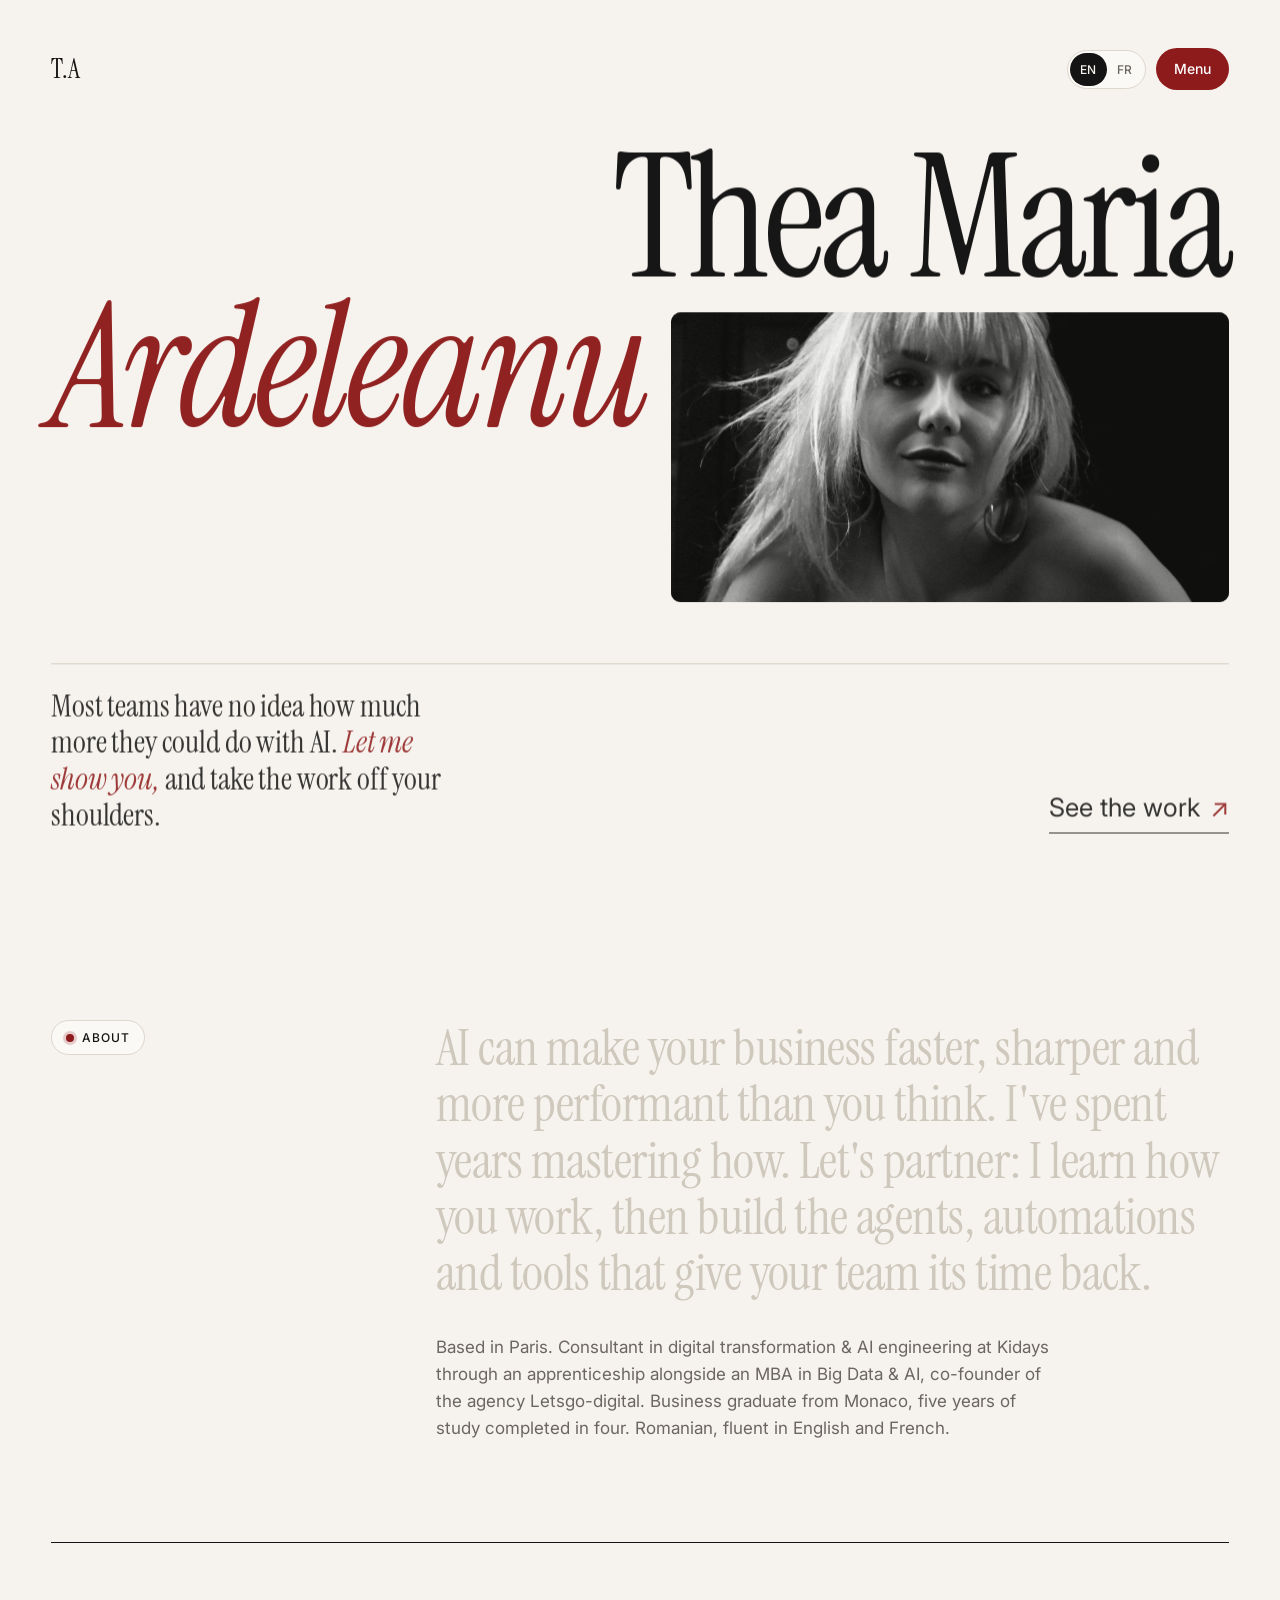
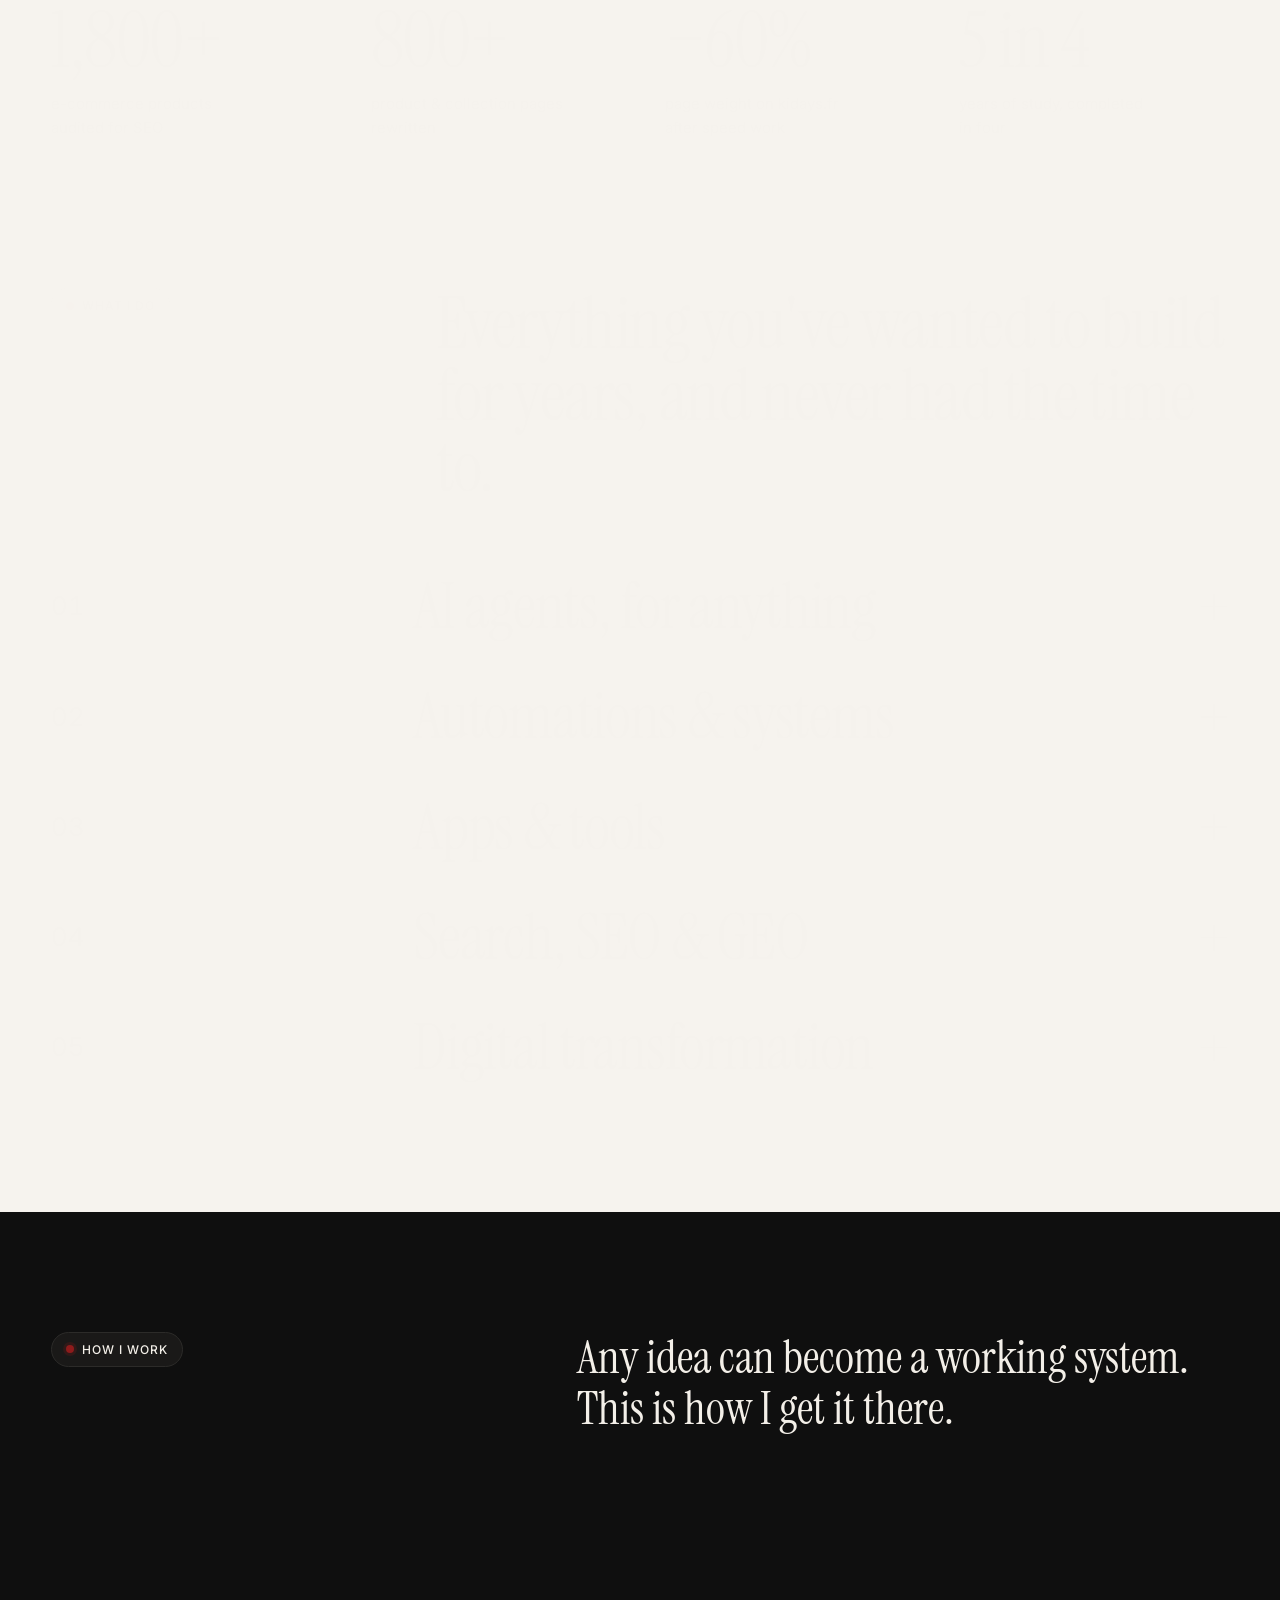
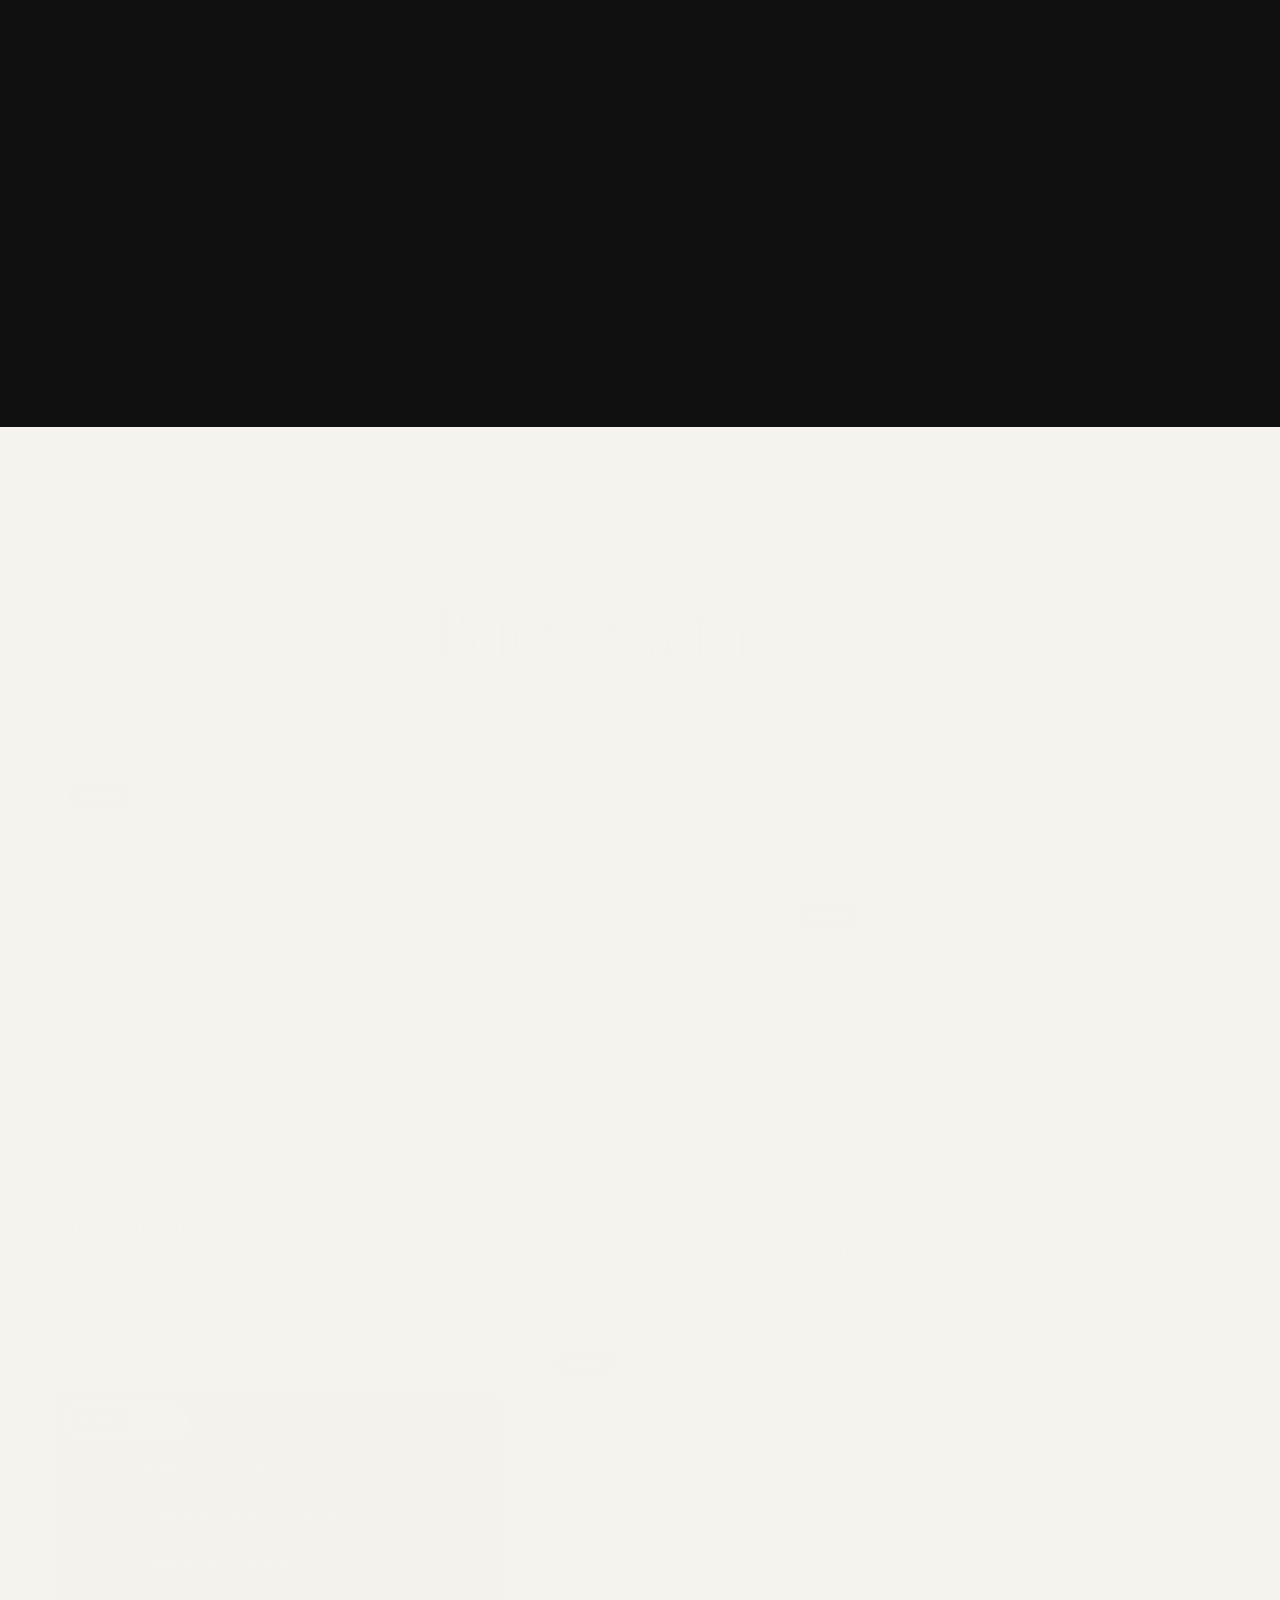
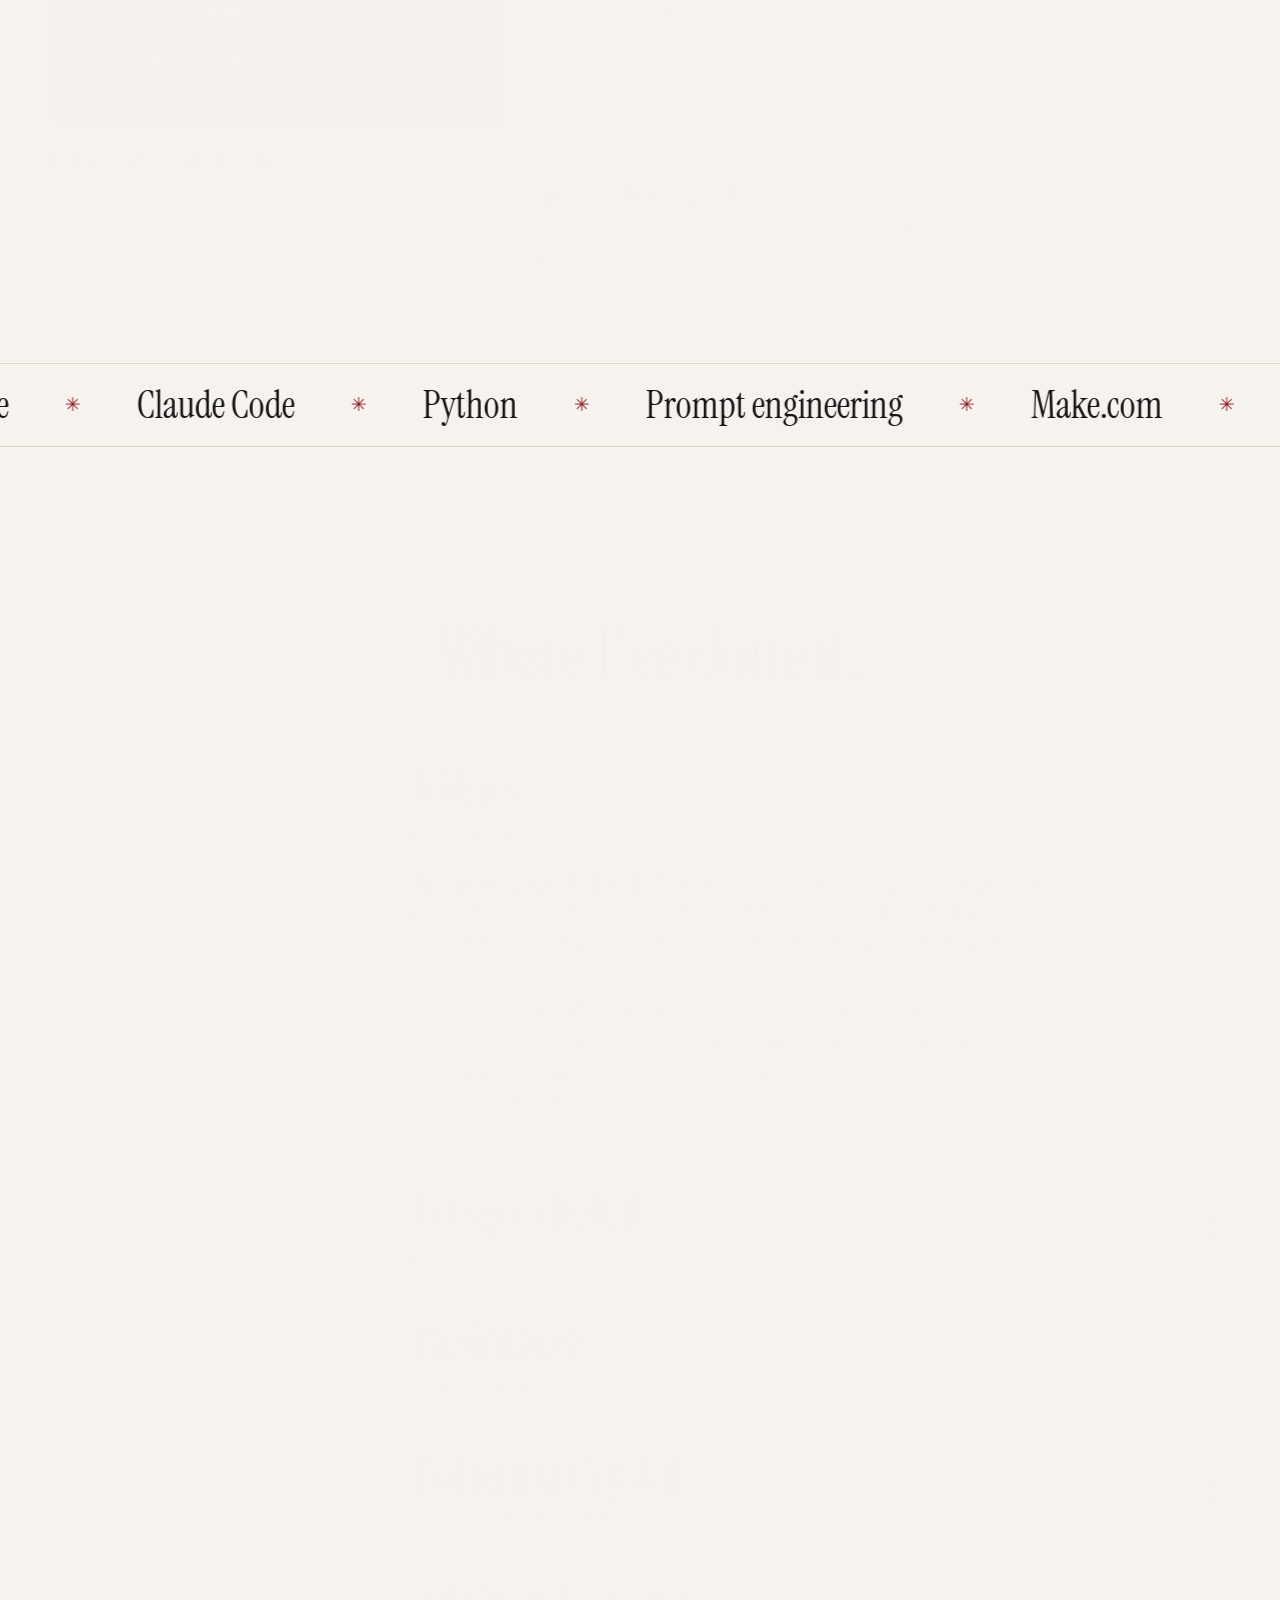
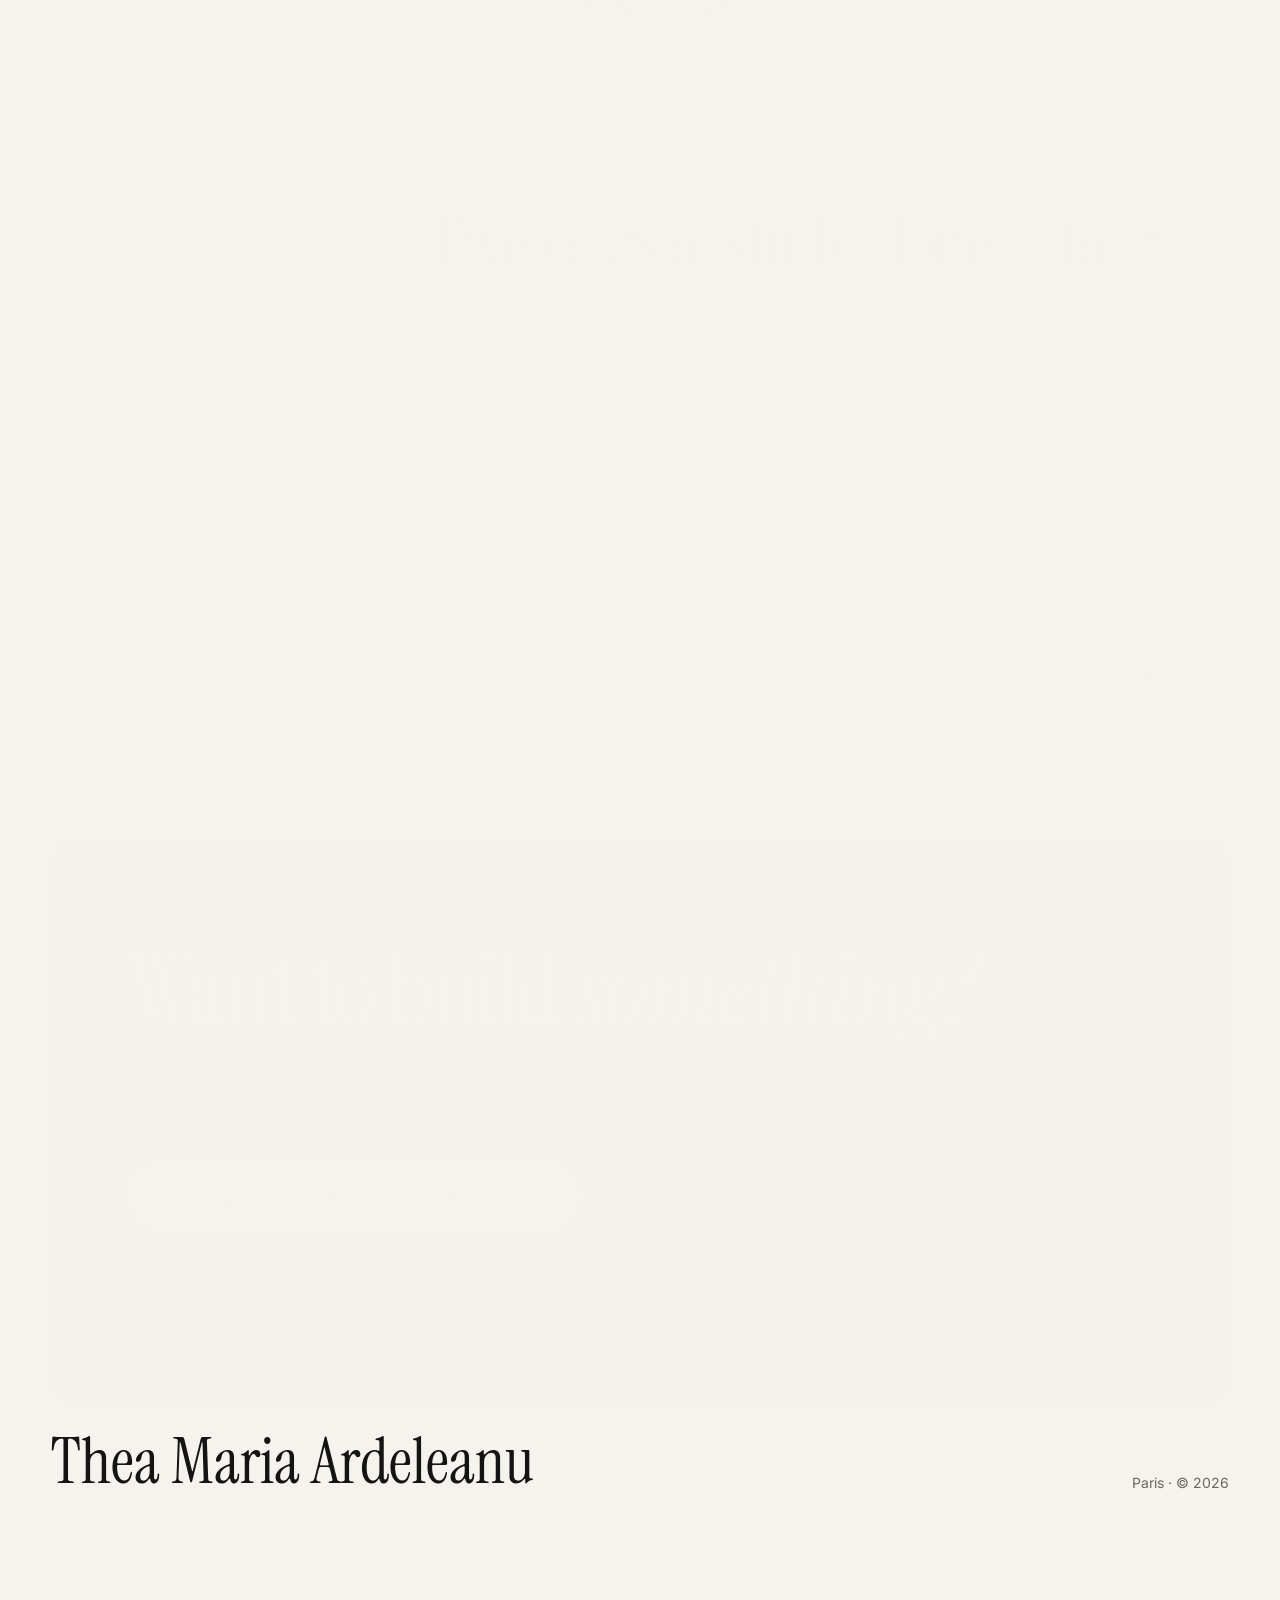
==== commit 758e8ba3: "Rebuild CV site: interactive one-page portfolio Replace the BootstrapMade template with a custom bil" ====
--- a/about.html
+++ b/about.html
@@ -1,455 +1 @@
-<!DOCTYPE html>
-<html lang="en">
-
-<head>
-  <meta charset="utf-8">
-  <meta content="width=device-width, initial-scale=1.0" name="viewport">
-  <title>About - Personal Bootstrap Template</title>
-  <meta name="description" content="">
-  <meta name="keywords" content="">
-
-  <!-- Favicons -->
-  <link href="assets/img/favicon.png" rel="icon">
-  <link href="assets/img/apple-touch-icon.png" rel="apple-touch-icon">
-
-  <!-- Fonts -->
-  <link href="https://fonts.googleapis.com" rel="preconnect">
-  <link href="https://fonts.gstatic.com" rel="preconnect" crossorigin>
-  <link href="https://fonts.googleapis.com/css2?family=Roboto:ital,wght@0,100;0,300;0,400;0,500;0,700;0,900;1,100;1,300;1,400;1,500;1,700;1,900&family=Poppins:ital,wght@0,100;0,200;0,300;0,400;0,500;0,600;0,700;0,800;0,900;1,100;1,200;1,300;1,400;1,500;1,600;1,700;1,800;1,900&family=Raleway:ital,wght@0,100;0,200;0,300;0,400;0,500;0,600;0,700;0,800;0,900;1,100;1,200;1,300;1,400;1,500;1,600;1,700;1,800;1,900&display=swap" rel="stylesheet">
-
-  <!-- Vendor CSS Files -->
-  <link href="assets/vendor/bootstrap/css/bootstrap.min.css" rel="stylesheet">
-  <link href="assets/vendor/bootstrap-icons/bootstrap-icons.css" rel="stylesheet">
-  <link href="assets/vendor/aos/aos.css" rel="stylesheet">
-  <link href="assets/vendor/swiper/swiper-bundle.min.css" rel="stylesheet">
-  <link href="assets/vendor/glightbox/css/glightbox.min.css" rel="stylesheet">
-
-  <!-- Main CSS File -->
-  <link href="assets/css/main.css" rel="stylesheet">
-  <link href="assets/css/journey.css" rel="stylesheet">
-  <link href="assets/css/skills.css" rel="stylesheet">
-  <link href="assets/css/theme-violet.css" rel="stylesheet">
-
-  <!-- =======================================================
-  * Template Name: Personal
-  * Template URL: https://bootstrapmade.com/personal-free-resume-bootstrap-template/
-  * Updated: Mar 05 2025 with Bootstrap v5.3.3
-  * Author: BootstrapMade.com
-  * License: https://bootstrapmade.com/license/
-  ======================================================== -->
-</head>
-
-<body class="about-page">
-
-  <header id="header" class="header d-flex align-items-center fixed-top">
-    <div class="container-fluid container-xl position-relative d-flex align-items-center justify-content-between">
-
-      <a href="index.html" class="logo d-flex align-items-center">
-        <!-- Logo removed -->
-      </a>
-
-      <nav id="navmenu" class="navmenu">
-        <ul>
-          <li><a href="index.html">Home</a></li>
-          <li><a href="about.html" class="active">About</a></li>
-          <li><a href="resume.html">Resume</a></li>
-          <li><a href="diplomas.html">Diplomas</a></li>
-          <li><a href="startup.html">Start-up</a></li>
-          <li><a href="contact.html">Contact</a></li>
-        </ul>
-        <i class="mobile-nav-toggle d-xl-none bi bi-list"></i>
-      </nav>
-
-    </div>
-  </header>
-
-  <main class="main">
-
-    <!-- Page Title -->
-    <div class="page-title" data-aos="fade">
-      <div class="heading">
-        <div class="container">
-          <div class="row d-flex justify-content-center text-center">
-            <div class="col-lg-8">
-              <h1>About</h1>
-              <p class="mb-0">I'm Thea Ardeleanu, a builder of ideas, a connector of minds, and a dreamer grounded in business. As a 3rd year honors student in Business Administration in Monaco, with a future specialization in Digital Business in Paris, I'm shaping my path toward entrepreneurship. I believe in the power of innovation, collaboration, and creating ventures that leave a mark.</p>
-            </div>
-          </div>
-        </div>
-      </div>
-      <nav class="breadcrumbs">
-        <div class="container">
-          <ol>
-            <li><a href="index.html">Home</a></li>
-            <li class="current">About</li>
-          </ol>
-        </div>
-      </nav>
-    </div><!-- End Page Title -->
-
-    <!-- About Section -->
-    <section id="about" class="about section">
-
-      <div class="container" data-aos="fade-up" data-aos-delay="100">
-
-        <div class="row gy-4 justify-content-center">
-          <div class="col-lg-4">
-            <img src="assets/img/profile-img.jpeg?v=1" class="img-fluid" alt="Profile">
-          </div>
-          <div class="col-lg-8 content">
-            <h2>Ambitious Student &amp; Future Entrepreneur</h2>
-            <p class="fst-italic py-3">
-              Passionate student with a drive for innovation and entrepreneurship, currently working on launching an exciting start-up venture while pursuing my studies.
-            </p>
-            <div class="row">
-              <div class="col-lg-6">
-                <ul>
-                  <li><i class="bi bi-chevron-right"></i> <strong>Field of Study:</strong> <span>BBA-Business Administration</span></li>
-                  <li><i class="bi bi-chevron-right"></i> <strong>Focus Areas:</strong> <span>Entrepreneurship & Innovation</span></li>
-                  <li><i class="bi bi-chevron-right"></i> <strong>University:</strong> <span>International University of Monaco</span></li>
-                  <li><i class="bi bi-chevron-right"></i> <strong>Location:</strong> <span>Monaco</span></li>
-                </ul>
-              </div>
-              <div class="col-lg-6">
-                <ul>
-                  <li><i class="bi bi-chevron-right"></i> <strong>Start-up Phase:</strong> <span>Early Development</span></li>
-                  <li><i class="bi bi-chevron-right"></i> <strong>Expected Graduation:</strong> <span>2026</span></li>
-                  <li><i class="bi bi-chevron-right"></i> <strong>Email:</strong> <span>theamaria.ardeleanu@monaco.edu</span></li>
-                  <li><i class="bi bi-chevron-right"></i> <strong>Open to:</strong> <span>Collaborations & Mentorship</span></li>
-                </ul>
-              </div>
-            </div>
-            <p class="py-3">
-              As a student entrepreneur, I'm combining my academic knowledge with practical business experience. My start-up concept is currently in development (to be announced). I'm constantly learning and applying new skills, from technical development to business strategy. Looking to connect with mentors, potential partners, and fellow entrepreneurs who share my passion for innovation.
-            </p>
-          </div>
-        </div>
-
-      </div>
-
-    </section><!-- /About Section -->
-
-
-
-    <!-- Skills Section -->
-    <section id="skills" class="skills section">
-
-      <!-- Section Title -->
-      <div class="container section-title" data-aos="fade-up">
-        <h2>Skills</h2>
-        <div><span>My</span> <span class="description-title">Skills</span></div>
-      </div><!-- End Section Title -->
-
-      <div class="container" data-aos="fade-up" data-aos-delay="100">
-
-        <div class="row skills-content skills-animation">
-
-          <div class="col-lg-6">
-
-            <div class="progress" data-aos="fade-right">
-              <span class="skill"><span>Entrepreneurial Thinking</span></span>
-              <div class="progress-bar-wrap">
-                <div class="progress-bar" role="progressbar" aria-valuenow="95" aria-valuemin="0" aria-valuemax="100" style="--progress-width: 95%"></div>
-              </div>
-            </div><!-- End Skills Item -->
-
-            <div class="progress" data-aos="fade-right" data-aos-delay="100">
-              <span class="skill"><span>Market Research</span></span>
-              <div class="progress-bar-wrap">
-                <div class="progress-bar" role="progressbar" aria-valuenow="90" aria-valuemin="0" aria-valuemax="100" style="--progress-width: 90%"></div>
-              </div>
-            </div><!-- End Skills Item -->
-
-            <div class="progress" data-aos="fade-right" data-aos-delay="200">
-              <span class="skill"><span>Cross-Cultural Communication</span></span>
-              <div class="progress-bar-wrap">
-                <div class="progress-bar" role="progressbar" aria-valuenow="95" aria-valuemin="0" aria-valuemax="100" style="--progress-width: 95%"></div>
-              </div>
-            </div><!-- End Skills Item -->
-
-          </div>
-
-          <div class="col-lg-6">
-
-            <div class="progress" data-aos="fade-left">
-              <span class="skill"><span>Project Leadership</span></span>
-              <div class="progress-bar-wrap">
-                <div class="progress-bar" role="progressbar" aria-valuenow="88" aria-valuemin="0" aria-valuemax="100" style="--progress-width: 88%"></div>
-              </div>
-            </div><!-- End Skills Item -->
-
-            <div class="progress" data-aos="fade-left" data-aos-delay="100">
-              <span class="skill"><span>Analytical Mindset</span></span>
-              <div class="progress-bar-wrap">
-                <div class="progress-bar" role="progressbar" aria-valuenow="92" aria-valuemin="0" aria-valuemax="100" style="--progress-width: 92%"></div>
-              </div>
-            </div><!-- End Skills Item -->
-
-            <div class="progress" data-aos="fade-left" data-aos-delay="200">
-              <span class="skill"><span>Creative Collaboration</span></span>
-              <div class="progress-bar-wrap">
-                <div class="progress-bar" role="progressbar" aria-valuenow="90" aria-valuemin="0" aria-valuemax="100" style="--progress-width: 90%"></div>
-              </div>
-            </div><!-- End Skills Item -->
-
-          </div>
-
-        </div>
-
-      </div>
-
-    </section><!-- /Skills Section -->
-
-    <!-- Interests Section -->
-    <section id="interests" class="interests section">
-
-      <!-- Section Title -->
-      <div class="container section-title" data-aos="fade-up">
-        <h2>Features</h2>
-        <div><span>I'm</span> <span class="description-title">interested in</span></div>
-      </div><!-- End Section Title -->
-
-      <div class="container">
-
-        <div class="row gy-4">
-
-          <div class="col-lg-3 col-md-4" data-aos="fade-up" data-aos-delay="100">
-            <div class="features-item">
-              <i class="bi bi-trophy" style="color: #56d6c7;"></i>
-              <h3><a href="" class="stretched-link">Tennis</a></h3>
-            </div>
-          </div><!-- End Feature Item -->
-
-          <div class="col-lg-3 col-md-4" data-aos="fade-up" data-aos-delay="200">
-            <div class="features-item">
-              <i class="bi bi-film" style="color: #45c7b7;"></i>
-              <h3><a href="" class="stretched-link">Cinema</a></h3>
-            </div>
-          </div><!-- End Feature Item -->
-
-          <div class="col-lg-3 col-md-4" data-aos="fade-up" data-aos-delay="300">
-            <div class="features-item">
-              <i class="bi bi-calculator" style="color: #34b7a7;"></i>
-              <h3><a href="" class="stretched-link">Mathematics</a></h3>
-            </div>
-          </div><!-- End Feature Item -->
-
-          <div class="col-lg-3 col-md-4" data-aos="fade-up" data-aos-delay="400">
-            <div class="features-item">
-              <i class="bi bi-heart-pulse" style="color: #239f90;"></i>
-              <h3><a href="" class="stretched-link">Sport Nutrition</a></h3>
-            </div>
-          </div><!-- End Feature Item -->
-
-          <div class="col-lg-3 col-md-4" data-aos="fade-up" data-aos-delay="500">
-            <div class="features-item">
-              <i class="bi bi-graph-up" style="color: #45c7b7;"></i>
-              <h3><a href="" class="stretched-link">Business Strategy</a></h3>
-            </div>
-          </div><!-- End Feature Item -->
-
-          <div class="col-lg-3 col-md-4" data-aos="fade-up" data-aos-delay="600">
-            <div class="features-item">
-              <i class="bi bi-lightbulb" style="color: #56d6c7;"></i>
-              <h3><a href="" class="stretched-link">Entrepreneurship</a></h3>
-            </div>
-          </div><!-- End Feature Item -->
-
-          <div class="col-lg-3 col-md-4" data-aos="fade-up" data-aos-delay="700">
-            <div class="features-item">
-              <i class="bi bi-cash-coin" style="color: #34b7a7;"></i>
-              <h3><a href="" class="stretched-link">Financial Literacy</a></h3>
-            </div>
-          </div><!-- End Feature Item -->
-
-          <div class="col-lg-3 col-md-4" data-aos="fade-up" data-aos-delay="800">
-            <div class="features-item">
-              <i class="bi bi-people" style="color: #239f90;"></i>
-              <h3><a href="" class="stretched-link">Networking</a></h3>
-            </div>
-          </div><!-- End Feature Item -->
-
-          <div class="col-lg-3 col-md-4" data-aos="fade-up" data-aos-delay="900">
-            <div class="features-item">
-              <i class="bi bi-globe" style="color: #45c7b7;"></i>
-              <h3><a href="" class="stretched-link">Travel</a></h3>
-            </div>
-          </div><!-- End Feature Item -->
-
-          <div class="col-lg-3 col-md-4" data-aos="fade-up" data-aos-delay="1000">
-            <div class="features-item">
-              <i class="bi bi-flower1" style="color: #56d6c7;"></i>
-              <h3><a href="" class="stretched-link">Wellness</a></h3>
-            </div>
-          </div><!-- End Feature Item -->
-
-          <div class="col-lg-3 col-md-4" data-aos="fade-up" data-aos-delay="1100">
-            <div class="features-item">
-              <i class="bi bi-person-badge" style="color: #34b7a7;"></i>
-              <h3><a href="" class="stretched-link">Personal Branding</a></h3>
-            </div>
-          </div><!-- End Feature Item -->
-
-          <div class="col-lg-3 col-md-4" data-aos="fade-up" data-aos-delay="1200">
-            <div class="features-item">
-              <i class="bi bi-calendar-event" style="color: #239f90;"></i>
-              <h3><a href="" class="stretched-link">Social Events</a></h3>
-            </div>
-          </div><!-- End Feature Item -->
-
-        </div>
-
-      </div>
-
-    </section><!-- /Interests Section -->
-
-    <!-- Journey Section -->
-    <section id="journey" class="journey section">
-
-      <!-- Section Title -->
-      <div class="container section-title" data-aos="fade-up">
-        <h2>My Journey</h2>
-        <div><span>Following</span> <span class="description-title">My Path</span></div>
-      </div><!-- End Section Title -->
-
-      <div class="container" data-aos="fade-up" data-aos-delay="100">
-        <div class="row gy-4 justify-content-center">
-          <div class="col-lg-8">
-            <div class="journey-table">
-              <div class="journey-row" data-aos="fade-up">
-                <div class="journey-icon">
-                  <i class="bi bi-geo-alt" style="color: #56d6c7;"></i>
-                </div>
-                <div class="journey-content">
-                  <h3>Bucharest, Romania</h3>
-                  <div class="journey-details">
-                    <span class="period">2005-2023</span>
-                    <p>Born and raised in a city full of culture and ambition. Completed high school with a focus on Computer Science and Mathematics, building a strong foundation in logic and technology.</p>
-                  </div>
-                </div>
-              </div>
-
-              <div class="journey-row" data-aos="fade-up" data-aos-delay="100">
-                <div class="journey-icon">
-                  <i class="bi bi-airplane" style="color: #45c7b7;"></i>
-                </div>
-                <div class="journey-content">
-                  <h3>Moved to Nice, France</h3>
-                  <div class="journey-details">
-                    <span class="period">2023</span>
-                    <p>At 18, I took a leap toward independence and growth. Nice became my home and the starting point of my international journey.</p>
-                  </div>
-                </div>
-              </div>
-
-              <div class="journey-row" data-aos="fade-up" data-aos-delay="200">
-                <div class="journey-icon">
-                  <i class="bi bi-mortarboard" style="color: #34b7a7;"></i>
-                </div>
-                <div class="journey-content">
-                  <h3>International University of Monaco</h3>
-                  <div class="journey-details">
-                    <span class="period">2023–2026</span>
-                    <p>Currently pursuing a BBA Honors in Business Administration, where I'm learning to blend strategy, innovation, and leadership.</p>
-                  </div>
-                </div>
-              </div>
-
-              <div class="journey-row" data-aos="fade-up" data-aos-delay="300">
-                <div class="journey-icon">
-                  <i class="bi bi-compass" style="color: #34b7a7;"></i>
-                </div>
-                <div class="journey-content">
-                  <h3>Exchange Semester in Boston, USA</h3>
-                  <div class="journey-details">
-                    <span class="period">2024</span>
-                    <p>Spent 5 transformative months in the United States, immersing myself in the American business ecosystem. Connected with entrepreneurs and business leaders across Boston, Miami, New York, and Mexico City. This experience provided invaluable insights into the American entrepreneurial mindset and global business perspectives.</p>
-                  </div>
-                </div>
-              </div>
-
-              <div class="journey-row" data-aos="fade-up" data-aos-delay="300">
-                <div class="journey-icon">
-                  <i class="bi bi-globe" style="color: #239f90;"></i>
-                </div>
-                <div class="journey-content">
-                  <h3>ECE Paris – Digital Business Specialization</h3>
-                  <div class="journey-details">
-                    <span class="period">Coming Soon</span>
-                    <p>Soon relocating to Paris to deepen my expertise in Digital Business at one of France's top engineering schools.</p>
-                  </div>
-                </div>
-              </div>
-
-              <div class="journey-row" data-aos="fade-up" data-aos-delay="400">
-                <div class="journey-icon">
-                  <i class="bi bi-rocket" style="color: #45c7b7;"></i>
-                </div>
-                <div class="journey-content">
-                  <h3>The Road Ahead</h3>
-                  <div class="journey-details">
-                    <span class="period">2026+</span>
-                    <p>I don't know exactly where this path will lead, but I'm focused, ambitious, and ready to make this life extraordinary.</p>
-                  </div>
-                </div>
-              </div>
-            </div>
-          </div>
-        </div>
-      </div>
-
-    </section><!-- /Journey Section -->
-
-  </main>
-
-  <footer id="footer" class="footer dark-background">
-    <div class="container">
-      <h3 class="sitename">T.A</h3>
-      <p>Creating tomorrow, one idea at a time.</p>
-      <div class="social-links d-flex justify-content-center">
-        <a href="https://www.instagram.com/ardeleanuthea_/" target="_blank" class="features-item">
-          <i class="bi bi-instagram"></i>
-        </a>
-        <a href="https://www.linkedin.com/in/thea-maria-ardeleanu-7540762a6" target="_blank" class="features-item">
-          <i class="bi bi-linkedin"></i>
-        </a>
-      </div>
-      <div class="container">
-        <div class="copyright">
-          <span>Copyright</span> <strong class="px-1 sitename">Personal</strong> <span>All Rights Reserved</span>
-        </div>
-        <div class="credits">
-          <!-- All the links in the footer should remain intact. -->
-          <!-- You can delete the links only if you've purchased the pro version. -->
-          <!-- Licensing information: https://bootstrapmade.com/license/ -->
-          <!-- Purchase the pro version with working PHP/AJAX contact form: [buy-url] -->
-          Designed by <a href="https://bootstrapmade.com/">BootstrapMade</a>
-        </div>
-      </div>
-    </div>
-  </footer>
-
-  <!-- Scroll Top -->
-  <a href="#" id="scroll-top" class="scroll-top d-flex align-items-center justify-content-center"><i class="bi bi-arrow-up-short"></i></a>
-
-  <!-- Preloader -->
-  <div id="preloader"></div>
-
-  <!-- Vendor JS Files -->
-  <script src="assets/vendor/bootstrap/js/bootstrap.bundle.min.js"></script>
-  <script src="assets/vendor/php-email-form/validate.js"></script>
-  <script src="assets/vendor/aos/aos.js"></script>
-  <script src="assets/vendor/typed.js/typed.umd.js"></script>
-  <script src="assets/vendor/purecounter/purecounter_vanilla.js"></script>
-  <script src="assets/vendor/waypoints/noframework.waypoints.js"></script>
-  <script src="assets/vendor/swiper/swiper-bundle.min.js"></script>
-  <script src="assets/vendor/glightbox/js/glightbox.min.js"></script>
-  <script src="assets/vendor/imagesloaded/imagesloaded.pkgd.min.js"></script>
-  <script src="assets/vendor/isotope-layout/isotope.pkgd.min.js"></script>
-
-  <!-- Main JS File -->
-  <script src="assets/js/main.js"></script>
-
-</body>
-
-</html>+<!doctype html><html lang="en"><head><meta charset="utf-8"><title>Thea Maria Ardeleanu</title><meta name="robots" content="noindex"><link rel="canonical" href="https://ardeleanuthea.github.io/"><meta http-equiv="refresh" content="0; url=./#about"></head><body><a href="./#about">Continue</a></body></html>
